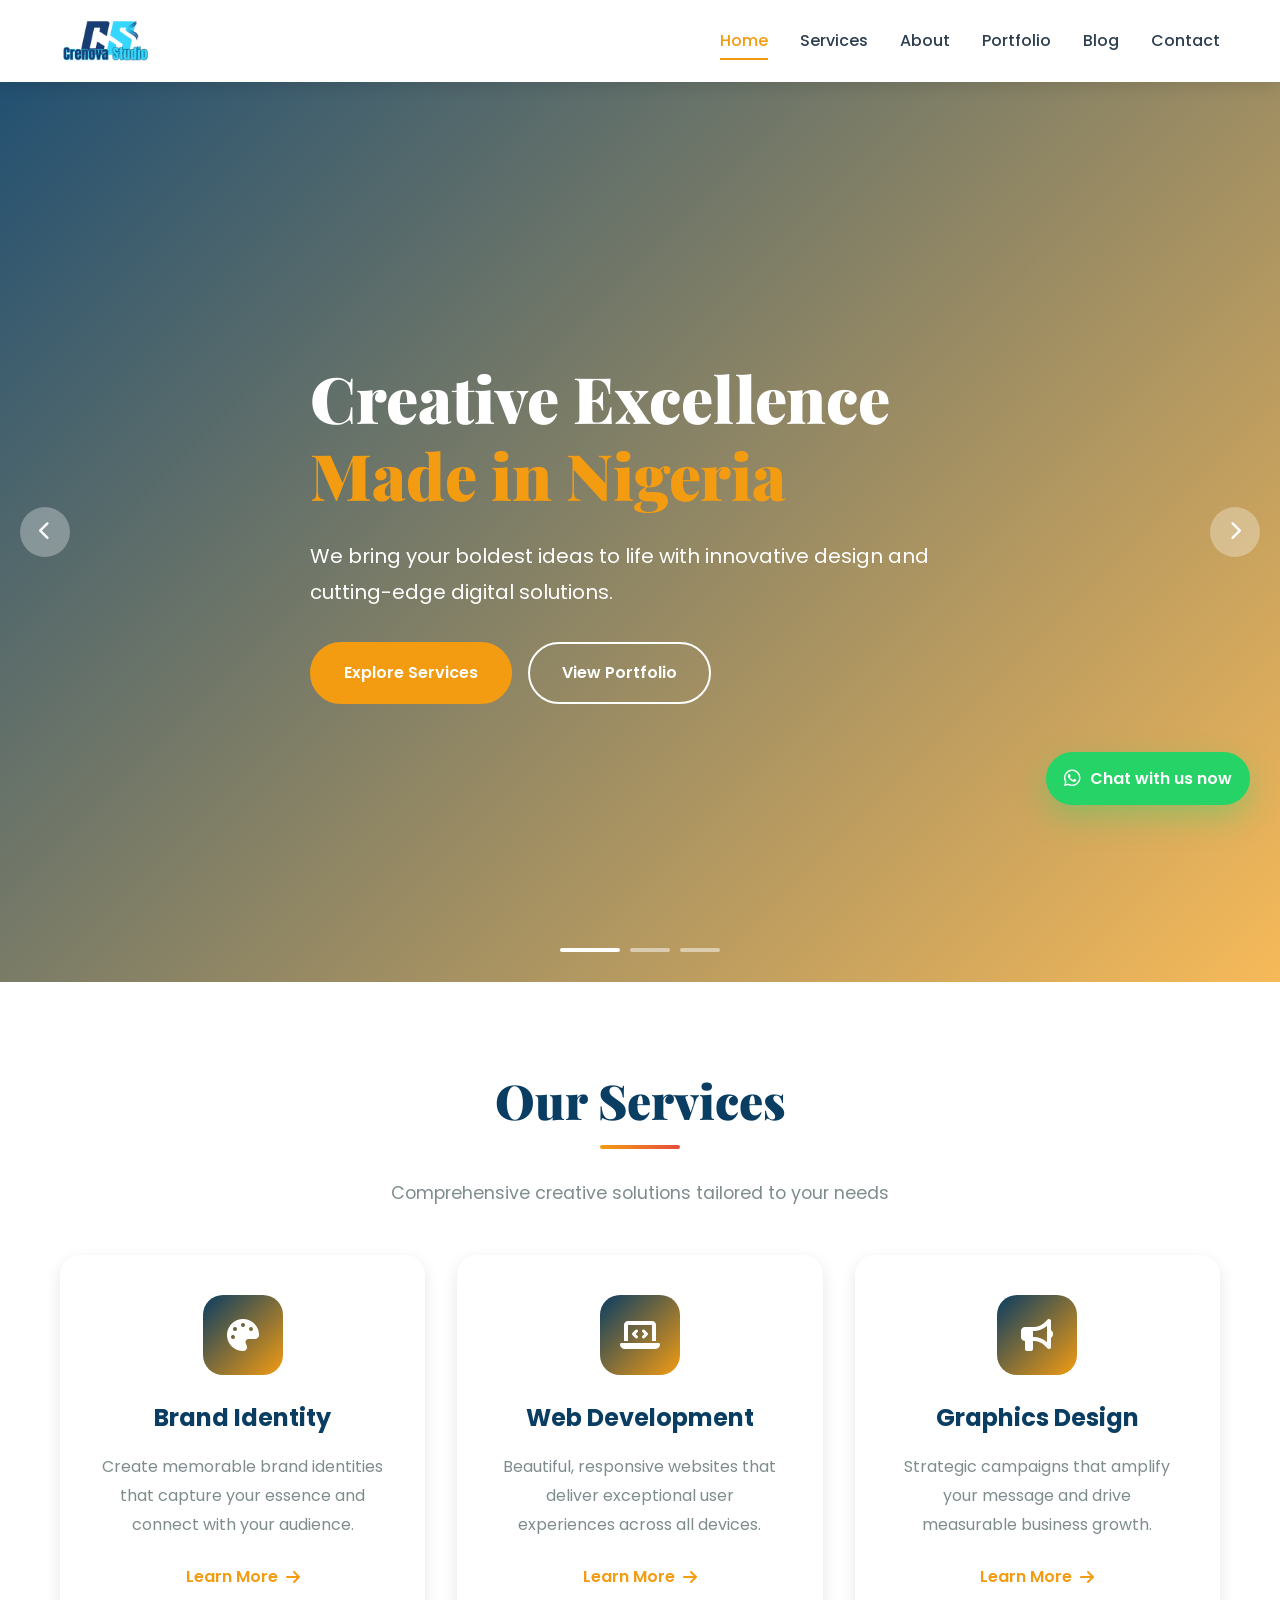
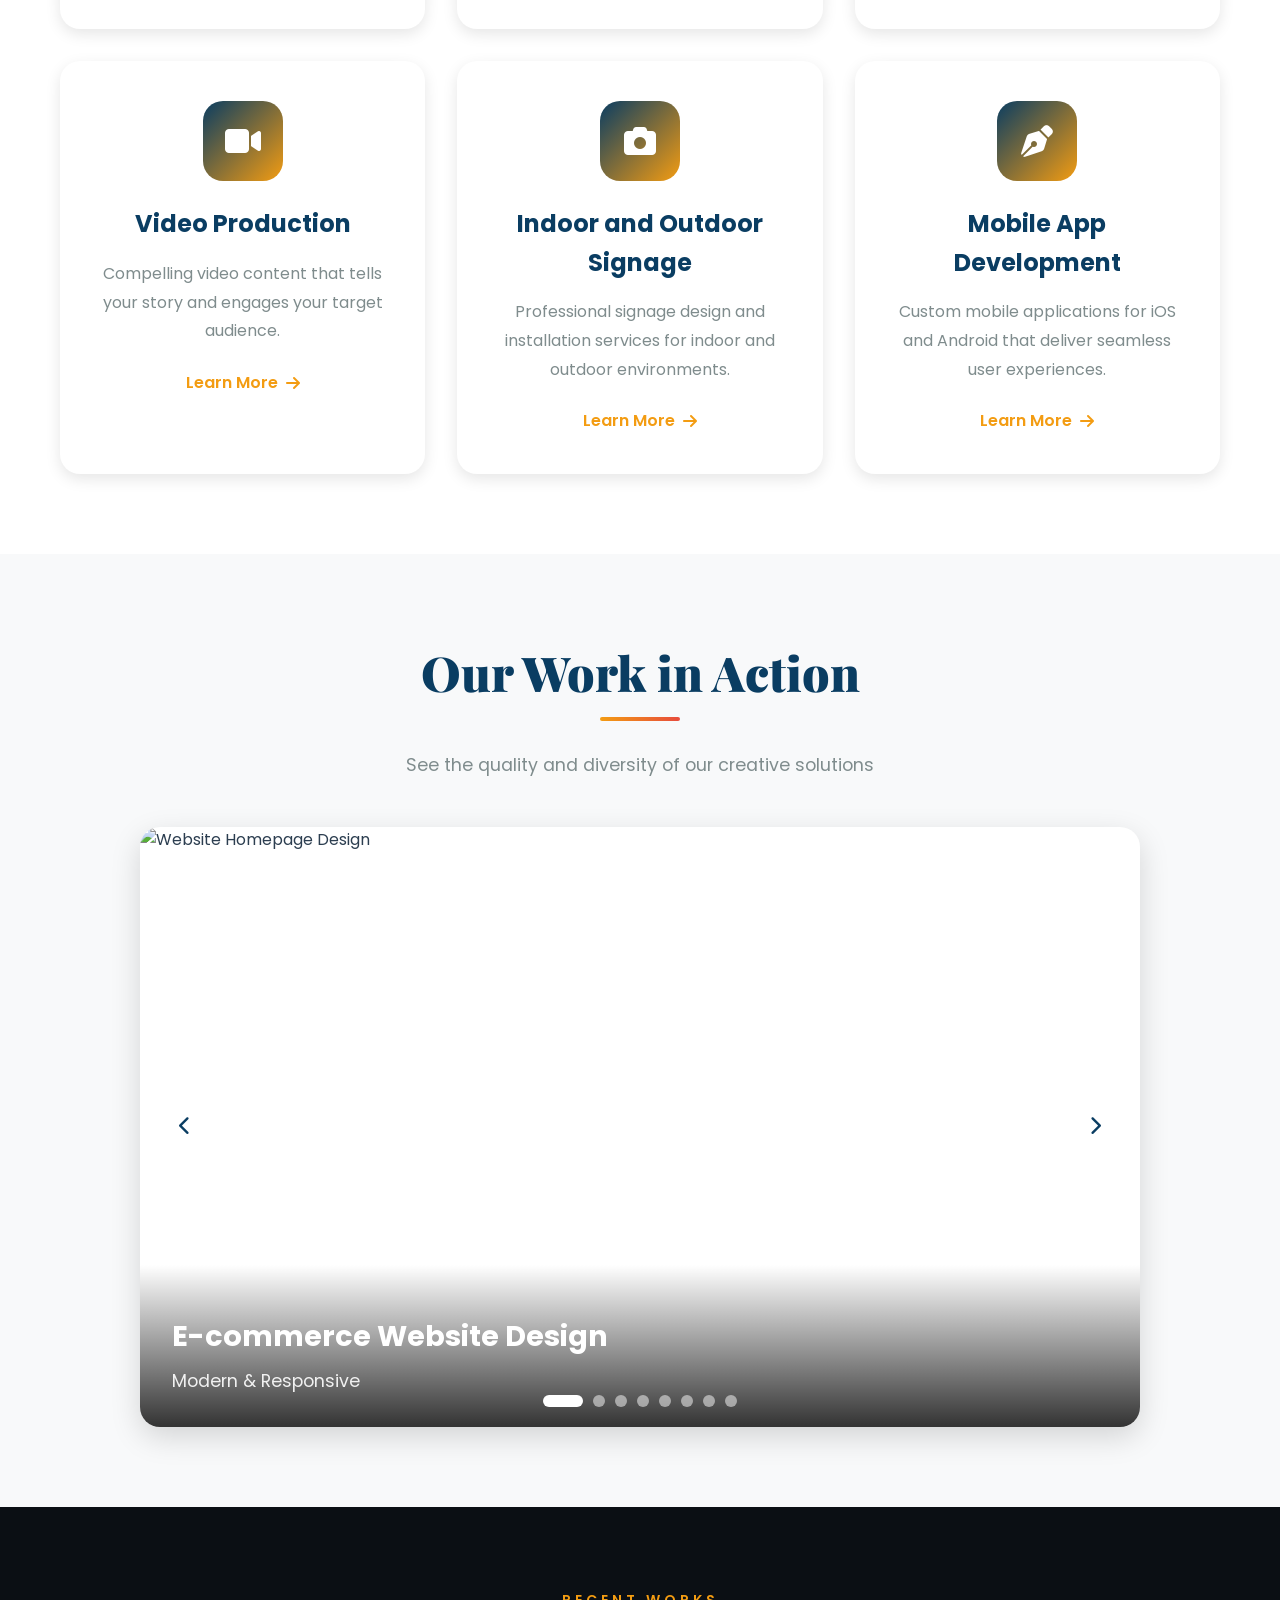
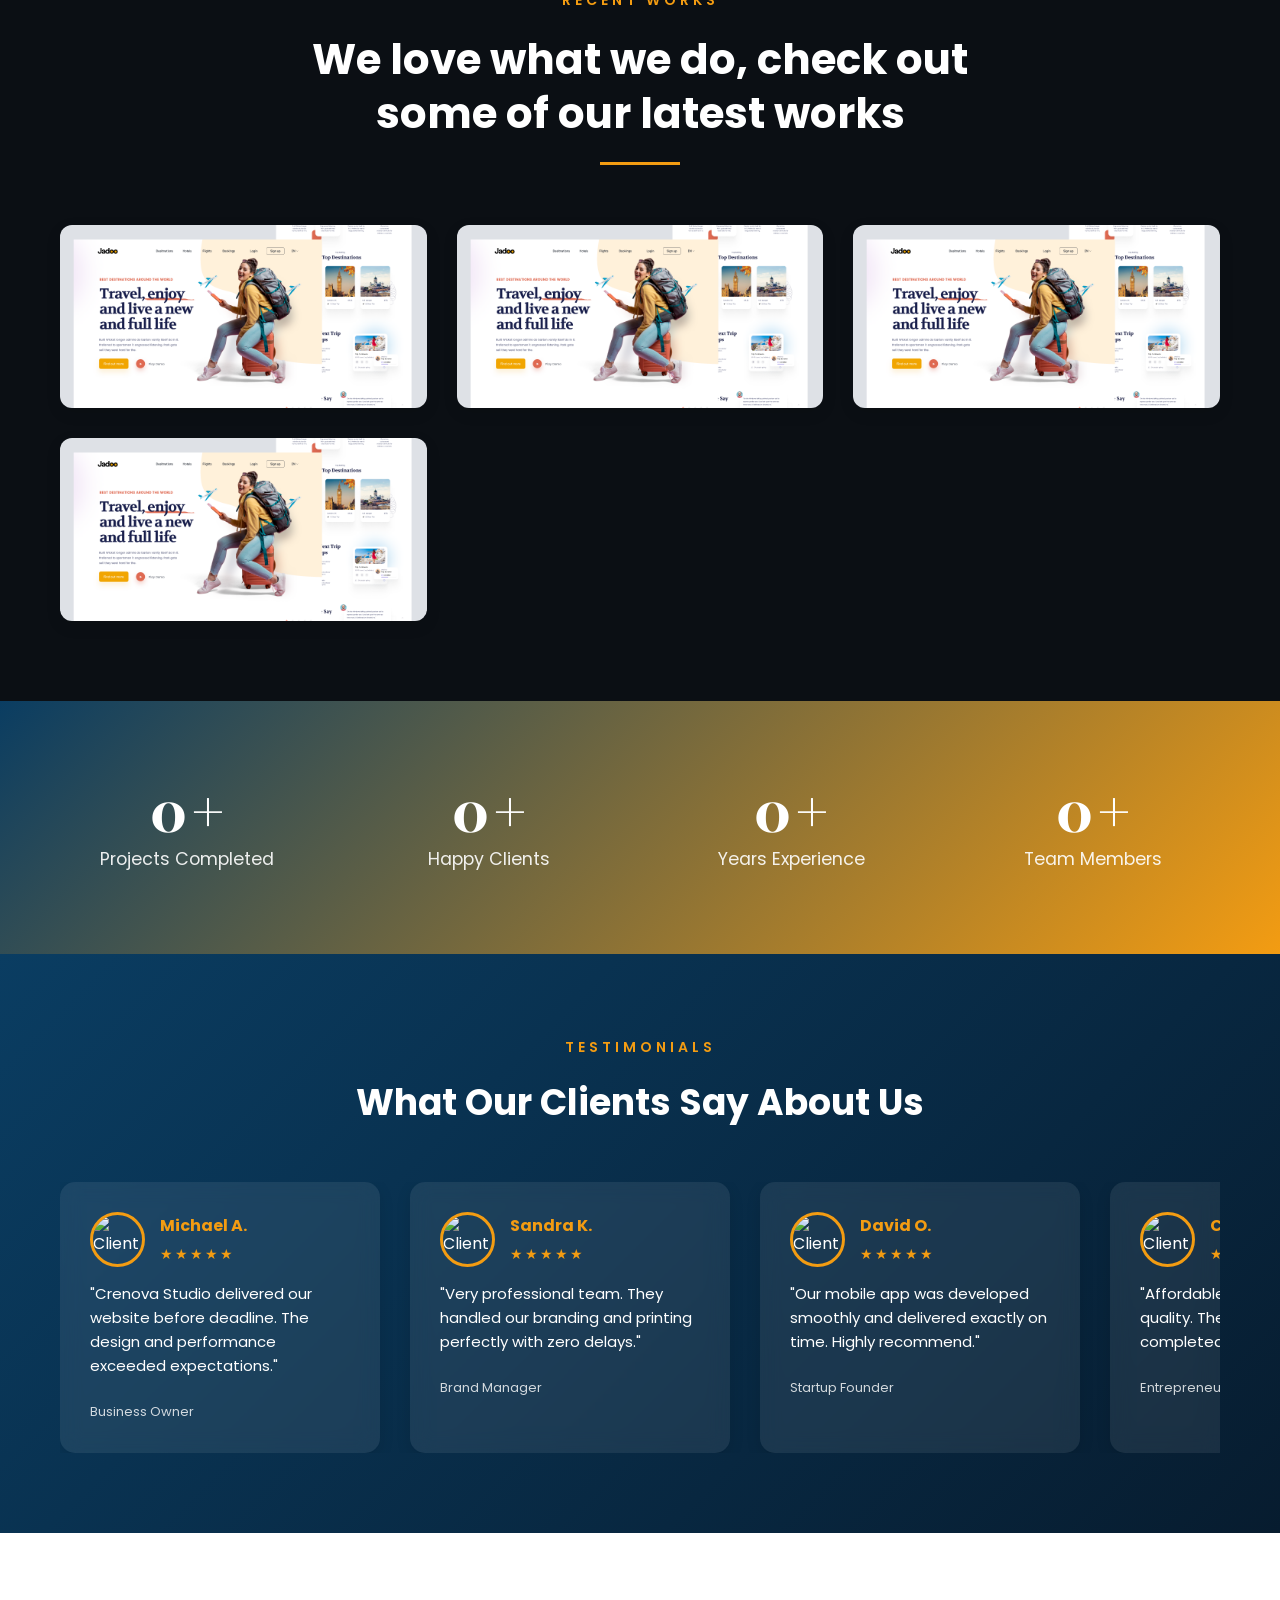
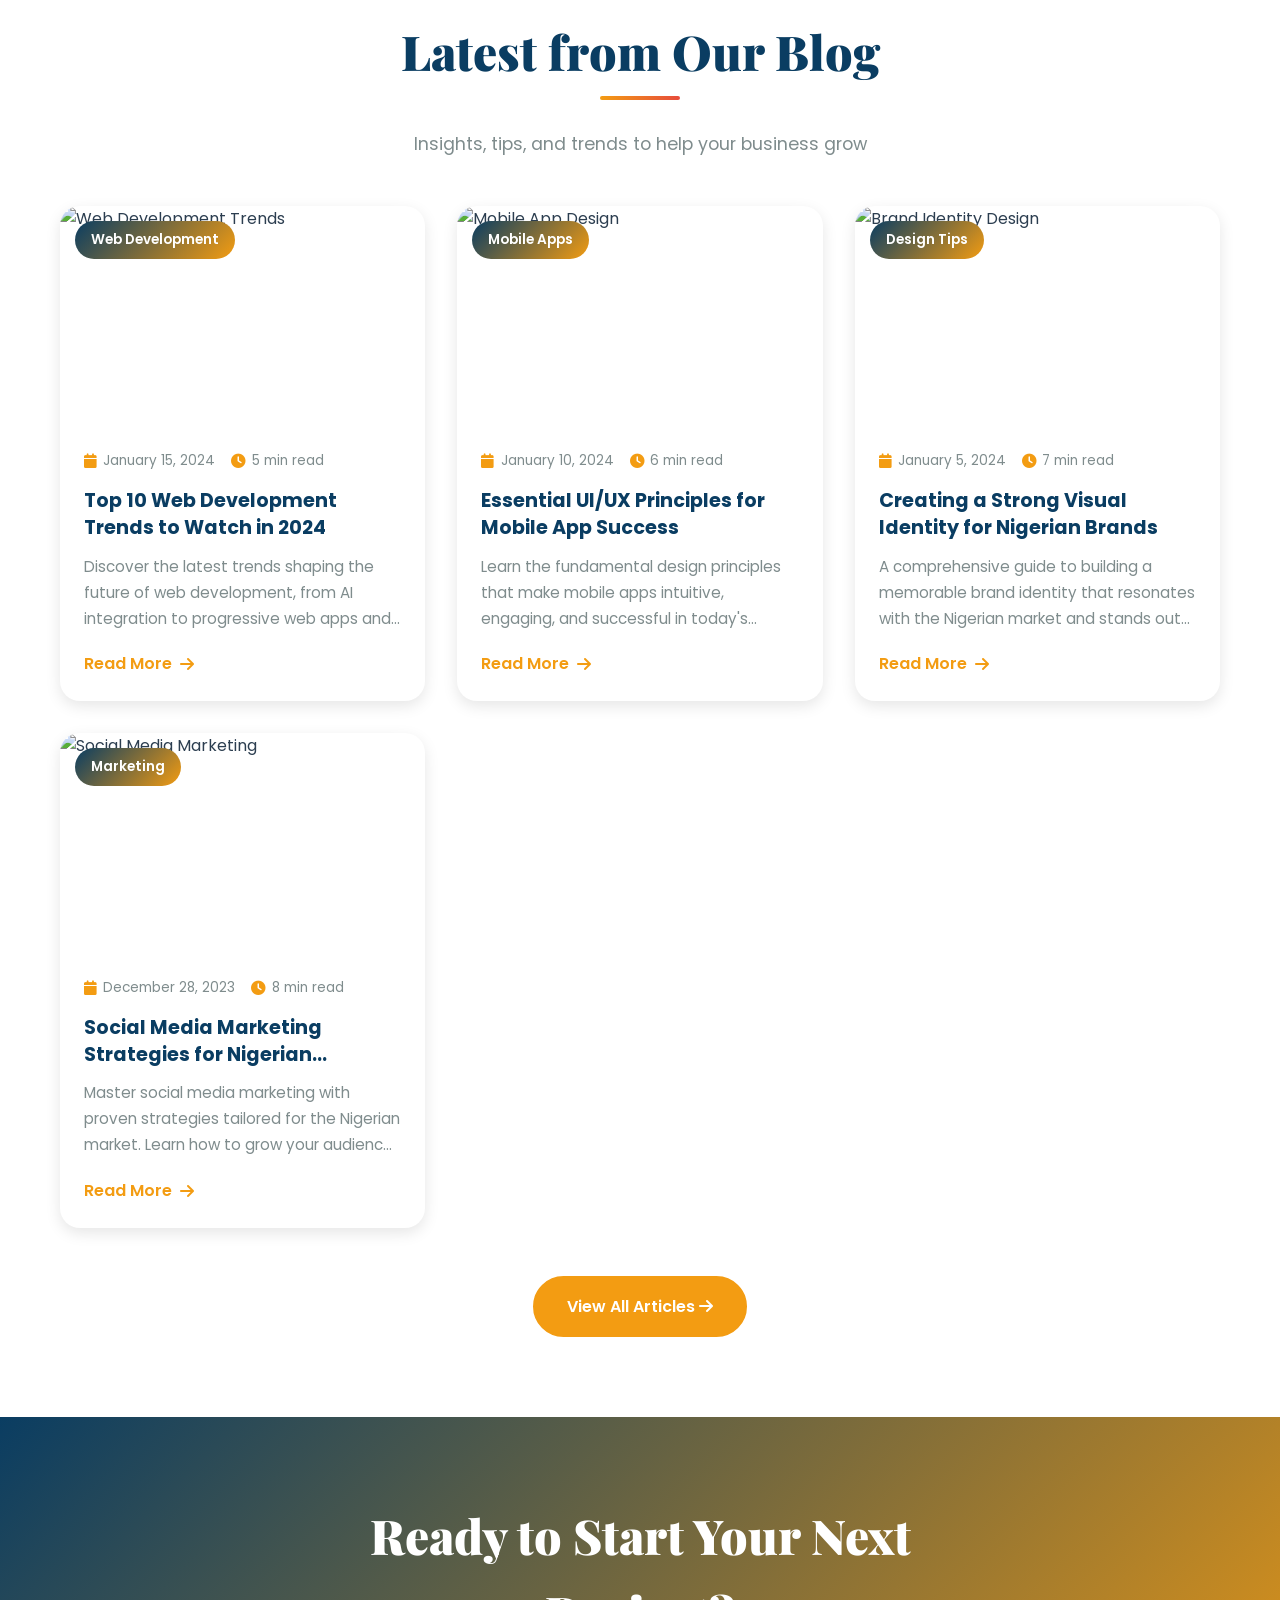
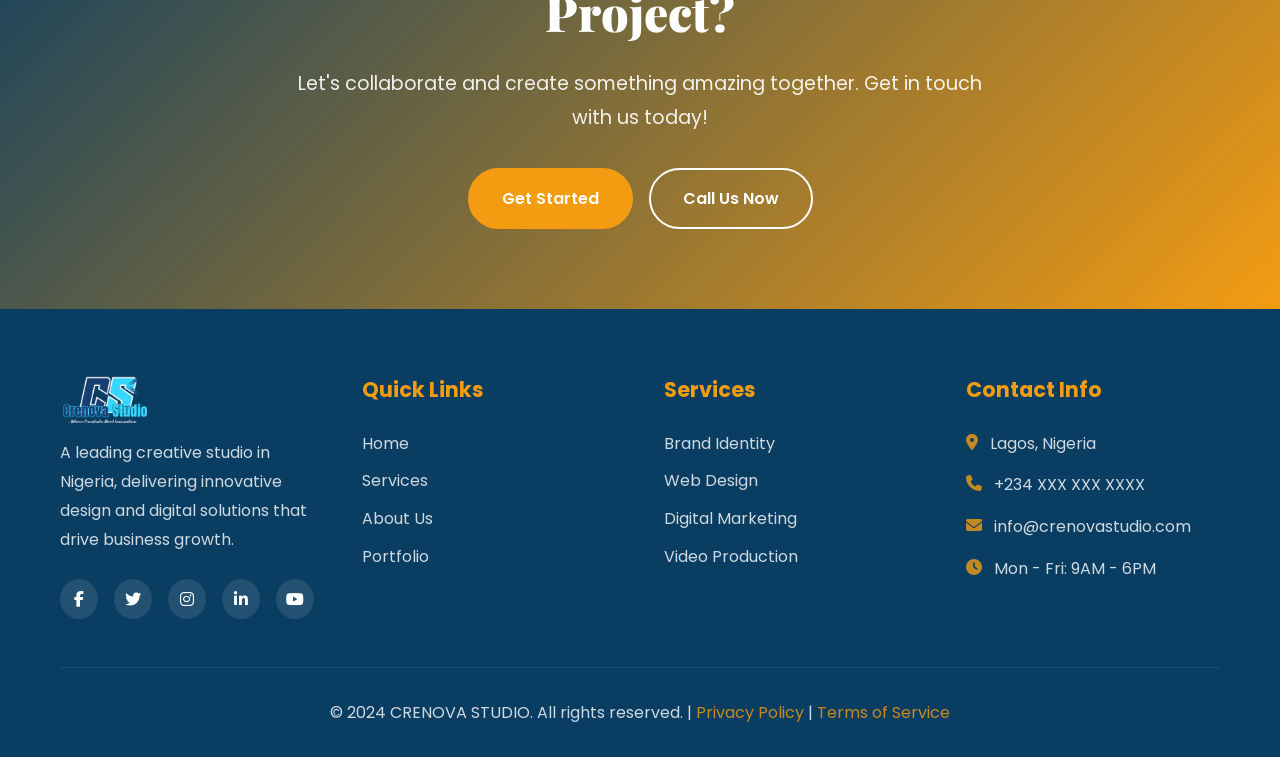
==== index.html @ d4442f06 "first commit" ====
<!DOCTYPE html>
<html lang="en">
<head>
    <meta charset="UTF-8">
    <meta name="viewport" content="width=device-width, initial-scale=1.0">
    <meta name="description" content="CRENOVA STUDIO - A leading creative business in Nigeria offering innovative design, branding, and digital solutions.">
    <meta name="keywords" content="creative studio, design agency, Nigeria, branding, digital marketing, web design">
    <meta name="author" content="CRENOVA STUDIO">
    <title>CRENOVA STUDIO | Creative Excellence in Nigeria</title>
    
    <!-- Google Fonts -->
    <link rel="preconnect" href="https://fonts.googleapis.com">
    <link rel="preconnect" href="https://fonts.gstatic.com" crossorigin>
    <link href="https://fonts.googleapis.com/css2?family=Poppins:wght@300;400;500;600;700;800&family=Playfair+Display:wght@700;900&display=swap" rel="stylesheet">
    
    <!-- Font Awesome -->
    <link rel="stylesheet" href="https://cdnjs.cloudflare.com/ajax/libs/font-awesome/6.4.0/css/all.min.css">
    
    <!-- AOS Animation -->
    <link rel="stylesheet" href="https://cdnjs.cloudflare.com/ajax/libs/aos/2.3.4/aos.css">
    
    <!-- Custom CSS -->
    <link rel="stylesheet" href="css/styles.css">
</head>
<body>
    <!-- Navigation -->
    <nav class="navbar" id="navbar">
        <div class="container">
            <div class="nav-wrapper">
                <a href="index.html" class="logo">
                    <img src="assets/images/crenova-logo.png" alt="CRENOVA STUDIO">
                </a>
                
                <ul class="nav-menu" id="navMenu">
                    <li><a href="index.html" class="nav-link active">Home</a></li>
                    <li><a href="services.html" class="nav-link">Services</a></li>
                    <li><a href="about.html" class="nav-link">About</a></li>
                    <li><a href="portfolio.html" class="nav-link">Portfolio</a></li>
                    <li><a href="blog.html" class="nav-link">Blog</a></li>
                    <li><a href="contact.html" class="nav-link">Contact</a></li>
                </ul>
                
                <button class="mobile-toggle" id="mobileToggle" aria-label="Toggle menu">
                    <span></span>
                    <span></span>
                    <span></span>
                </button>
            </div>
        </div>
    </nav>

    <!-- Hero Carousel -->
    <section class="hero-carousel" id="home">
        <div class="carousel-container">
            <!-- Slide 1 -->
            <div class="carousel-slide active">
                <div class="slide-background" style="background-image: url('https://images.unsplash.com/photo-1522071820081-009f0129c71c?w=1920&q=80');">
                    <div class="slide-overlay"></div>
                </div>
                <div class="container">
                    <div class="slide-content">
                        <h1 class="slide-title">Creative Excellence<br><span class="highlight">Made in Nigeria</span></h1>
                        <p class="slide-text">We bring your boldest ideas to life with innovative design and cutting-edge digital solutions.</p>
                        <div class="slide-buttons">
                            <a href="services.html" class="btn btn-primary">Explore Services</a>
                            <a href="portfolio.html" class="btn btn-outline">View Portfolio</a>
                        </div>
                    </div>
                </div>
            </div>

            <!-- Slide 2 -->
            <div class="carousel-slide">
                <div class="slide-background" style="background-image: url('https://images.unsplash.com/photo-1531973576160-7125cd663d86?w=1920&q=80');">
                    <div class="slide-overlay"></div>
                </div>
                <div class="container">
                    <div class="slide-content">
                        <h1 class="slide-title">Transform Your<br><span class="highlight">Brand Story</span></h1>
                        <p class="slide-text">Strategic branding and design that resonates with your audience and drives results.</p>
                        <div class="slide-buttons">
                            <a href="services.html" class="btn btn-primary">Get Started</a>
                            <a href="contact.html" class="btn btn-outline">Contact Us</a>
                        </div>
                    </div>
                </div>
            </div>

            <!-- Slide 3 -->
            <div class="carousel-slide">
                <div class="slide-background" style="background-image: url('https://images.unsplash.com/photo-1556761175-b413da4baf72?w=1920&q=80');">
                    <div class="slide-overlay"></div>
                </div>
                <div class="container">
                    <div class="slide-content">
                        <h1 class="slide-title">Digital Solutions<br><span class="highlight">For Modern Business</span></h1>
                        <p class="slide-text">From web design to digital marketing, we deliver solutions that elevate your business.</p>
                        <div class="slide-buttons">
                            <a href="portfolio.html" class="btn btn-primary">See Our Work</a>
                            <a href="about.html" class="btn btn-outline">Learn More</a>
                        </div>
                    </div>
                </div>
            </div>
        </div>

        <button class="carousel-control prev" aria-label="Previous slide">
            <i class="fas fa-chevron-left"></i>
        </button>
        <button class="carousel-control next" aria-label="Next slide">
            <i class="fas fa-chevron-right"></i>
        </button>

        <div class="carousel-indicators">
            <button class="indicator active" data-slide="0"></button>
            <button class="indicator" data-slide="1"></button>
            <button class="indicator" data-slide="2"></button>
        </div>
    </section>

    <!-- Services Section -->
    <section class="services-preview section-padding" id="services">
        <div class="container">
            <div class="section-header" data-aos="fade-up">
                <h2 class="section-title">Our Services</h2>
                <p class="section-subtitle">Comprehensive creative solutions tailored to your needs</p>
            </div>

            <div class="services-grid">
                <div class="service-card" data-aos="fade-up" data-aos-delay="100">
                    <div class="service-icon">
                        <i class="fas fa-palette"></i>
                    </div>
                    <h3>Brand Identity</h3>
                    <p>Create memorable brand identities that capture your essence and connect with your audience.</p>
                    <a href="services.html" class="service-link">Learn More <i class="fas fa-arrow-right"></i></a>
                </div>

                <div class="service-card" data-aos="fade-up" data-aos-delay="200">
                    <div class="service-icon">
                        <i class="fas fa-laptop-code"></i>
                    </div>
                    <h3>Web Development</h3>
                    <p>Beautiful, responsive websites that deliver exceptional user experiences across all devices.</p>
                    <a href="services.html" class="service-link">Learn More <i class="fas fa-arrow-right"></i></a>
                </div>

                <div class="service-card" data-aos="fade-up" data-aos-delay="300">
                    <div class="service-icon">
                        <i class="fas fa-bullhorn"></i>
                    </div>
                    <h3>Graphics Design </h3>
                    <p>Strategic campaigns that amplify your message and drive measurable business growth.</p>
                    <a href="services.html" class="service-link">Learn More <i class="fas fa-arrow-right"></i></a>
                </div>

                <div class="service-card" data-aos="fade-up" data-aos-delay="400">
                    <div class="service-icon">
                        <i class="fas fa-video"></i>
                    </div>
                    <h3>Video Production</h3>
                    <p>Compelling video content that tells your story and engages your target audience.</p>
                    <a href="services.html" class="service-link">Learn More <i class="fas fa-arrow-right"></i></a>
                </div>

                <div class="service-card" data-aos="fade-up" data-aos-delay="500">
                    <div class="service-icon">
                        <i class="fas fa-camera"></i>
                    </div>
                    <h3>Indoor and Outdoor Signage</h3>
                    <p>Professional signage design and installation services for indoor and outdoor environments.</p>
                    <a href="services.html" class="service-link">Learn More <i class="fas fa-arrow-right"></i></a>
                </div>

                <div class="service-card" data-aos="fade-up" data-aos-delay="600">
                    <div class="service-icon">
                        <i class="fas fa-pen-nib"></i>
                    </div>
                    <h3>Mobile App Development</h3>
                    <p>Custom mobile applications for iOS and Android that deliver seamless user experiences.</p>
                    <a href="services.html" class="service-link">Learn More <i class="fas fa-arrow-right"></i></a>
                </div>
            </div>
        </div>
    </section>

    



    <!-- Image Slideshow Section -->
<section class="image-slideshow-section section-padding bg-light">
    <div class="container">
        <div class="section-header" data-aos="fade-up">
            <h2 class="section-title">Our Work in Action</h2>
            <p class="section-subtitle">See the quality and diversity of our creative solutions</p>
        </div>

        <div class="slideshow-container" data-aos="fade-up" data-aos-delay="100">
            <!-- Slide 1 - Website UI -->
            <div class="slideshow-slide active">
                <img src="https://images.unsplash.com/photo-1467232004584-a241de8bcf5d?w=1200&q=80" alt="Website Homepage Design" loading="lazy">
                <div class="slide-caption">
                    <h3>E-commerce Website Design</h3>
                    <p>Modern & Responsive</p>
                </div>
            </div>

            <!-- Slide 2 - iPhone App -->
            <div class="slideshow-slide">
                <img src="https://images.unsplash.com/photo-1512941937669-90a1b58e7e9c?w=1200&q=80" alt="iPhone Mobile App" loading="lazy">
                <div class="slide-caption">
                    <h3>iOS Mobile Application</h3>
                    <p>Sleek & User-Friendly</p>
                </div>
            </div>

            <!-- Slide 3 - Android App -->
            <div class="slideshow-slide">
                <img src="https://images.unsplash.com/photo-1551650975-87deedd944c3?w=1200&q=80" alt="Android Mobile App" loading="lazy">
                <div class="slide-caption">
                    <h3>Android App Development</h3>
                    <p>Fast & Reliable</p>
                </div>
            </div>

            <!-- Slide 4 - Web Dashboard -->
            <div class="slideshow-slide">
                <img src="https://images.unsplash.com/photo-1460925895917-afdab827c52f?w=1200&q=80" alt="Web Dashboard UI" loading="lazy">
                <div class="slide-caption">
                    <h3>Business Dashboard</h3>
                    <p>Data-Driven Design</p>
                </div>
            </div>

            <!-- Slide 5 - Printing Press -->
            <div class="slideshow-slide">
                <img src="https://images.unsplash.com/photo-1599507593499-a3f7d7d97667?w=1200&q=80" alt="Printing Machine" loading="lazy">
                <div class="slide-caption">
                    <h3>Professional Printing</h3>
                    <p>High-Quality Output</p>
                </div>
            </div>

            <!-- Slide 6 - Design Workspace -->
            <div class="slideshow-slide">
                <img src="https://images.unsplash.com/photo-1626785774573-4b799315345d?w=1200&q=80" alt="Graphic Design Work" loading="lazy">
                <div class="slide-caption">
                    <h3>Graphic Design Studio</h3>
                    <p>Creative Excellence</p>
                </div>
            </div>

            <!-- Slide 7 - Branding Materials -->
            <div class="slideshow-slide">
                <img src="https://images.unsplash.com/photo-1542744095-291d1f67b221?w=1200&q=80" alt="Branding Materials" loading="lazy">
                <div class="slide-caption">
                    <h3>Brand Identity Package</h3>
                    <p>Complete Branding Solution</p>
                </div>
            </div>

            <!-- Slide 8 - Signage -->
            <div class="slideshow-slide">
                <img src="https://images.unsplash.com/photo-1497366216548-37526070297c?w=1200&q=80" alt="Indoor Signage" loading="lazy">
                <div class="slide-caption">
                    <h3>Custom Signage Design</h3>
                    <p>Indoor & Outdoor Solutions</p>
                </div>
            </div>

            <!-- Navigation Arrows -->
            <button class="slideshow-prev" aria-label="Previous slide">
                <i class="fas fa-chevron-left"></i>
            </button>
            <button class="slideshow-next" aria-label="Next slide">
                <i class="fas fa-chevron-right"></i>
            </button>

            <!-- Slide Indicators -->
            <div class="slideshow-indicators">
                <span class="indicator-dot active" data-slide-index="0"></span>
                <span class="indicator-dot" data-slide-index="1"></span>
                <span class="indicator-dot" data-slide-index="2"></span>
                <span class="indicator-dot" data-slide-index="3"></span>
                <span class="indicator-dot" data-slide-index="4"></span>
                <span class="indicator-dot" data-slide-index="5"></span>
                <span class="indicator-dot" data-slide-index="6"></span>
                <span class="indicator-dot" data-slide-index="7"></span>
            </div>
        </div>
    </div>
</section>



<!-- Recent Works Section -->
<section class="recent-works section-padding">
    <div class="container">

        <div class="works-header" data-aos="fade-up">
            <span class="works-label">RECENT WORKS</span>
            <h2 class="works-title">
                We love what we do, check out <br>
                some of our latest works
            </h2>
            <div class="works-divider"></div>
        </div>

        <div class="works-grid">

            <div class="work-card" data-aos="fade-up" data-aos-delay="100">
                <img src="assets/images/website1.png" alt="Project 1" class="clickable-image">
                <div class="work-overlay">
                    <h3>E-commerce Website</h3>
                    <p>Modern online store design</p>
                </div>
            </div>

            <div class="work-card" data-aos="fade-up" data-aos-delay="200">
                <img src="assets/images/website1.png" alt="Project 2" class="clickable-image">
                <div class="work-overlay">
                    <h3>Beauty Brand Website</h3>
                    <p>Custom UI/UX development</p>
                </div>
            </div>

            <div class="work-card" data-aos="fade-up" data-aos-delay="300">
                <img src="assets/images/website1.png" alt="Project 3" class="clickable-image">
                <div class="work-overlay">
                    <h3>Corporate Platform</h3>
                    <p>Professional business solution</p>
                </div>
            </div>

            <div class="work-card" data-aos="fade-up" data-aos-delay="400">
                <img src="assets/images/website1.png" alt="Project " class="clickable-image">
                <div class="work-overlay">
                    <h3>Logistics Dashboard</h3>
                    <p>Custom web application</p>
                </div>
            </div>

        </div>

    </div>
</section>






    <!-- Statistics Section -->
    <section class="stats-section section-padding">
        <div class="container">
            <div class="stats-grid">
                <div class="stat-item" data-aos="fade-up">
                    <div class="stat-number" data-target="250">0</div>
                    <div class="stat-label">Projects Completed</div>
                </div>
                <div class="stat-item" data-aos="fade-up" data-aos-delay="100">
                    <div class="stat-number" data-target="150">0</div>
                    <div class="stat-label">Happy Clients</div>
                </div>
                <div class="stat-item" data-aos="fade-up" data-aos-delay="200">
                    <div class="stat-number" data-target="8">0</div>
                    <div class="stat-label">Years Experience</div>
                </div>
                <div class="stat-item" data-aos="fade-up" data-aos-delay="300">
                    <div class="stat-number" data-target="25">0</div>
                    <div class="stat-label">Team Members</div>
                </div>
            </div>
        </div>
    </section>




<!-- Testimonial Section -->
<section class="testimonial-section section-padding">
    <div class="container">

        <div class="section-header" data-aos="fade-up">
            <span class="testimonial-label">TESTIMONIALS</span>
            <h2 class="testimonial-title">
                What Our Clients Say About Us
            </h2>
        </div>

        <div class="testimonial-slider">
    <div class="testimonial-track">

        <!-- Testimonial 1 -->
        <div class="testimonial-card">
            <div class="testimonial-top">
                <img src="https://randomuser.me/api/portraits/men/32.jpg" alt="Client">
                <div>
                    <h4>Michael A.</h4>
                    <div class="stars">
                        ★★★★★
                    </div>
                </div>
            </div>
            <p>"Crenova Studio delivered our website before deadline. The design and performance exceeded expectations."</p>
            <span>Business Owner</span>
        </div>

        <!-- Testimonial 2 -->
        <div class="testimonial-card">
            <div class="testimonial-top">
                <img src="https://randomuser.me/api/portraits/women/44.jpg" alt="Client">
                <div>
                    <h4>Sandra K.</h4>
                    <div class="stars">
                        ★★★★★
                    </div>
                </div>
            </div>
            <p>"Very professional team. They handled our branding and printing perfectly with zero delays."</p>
            <span>Brand Manager</span>
        </div>

        <!-- Testimonial 3 -->
        <div class="testimonial-card">
            <div class="testimonial-top">
                <img src="https://randomuser.me/api/portraits/men/75.jpg" alt="Client">
                <div>
                    <h4>David O.</h4>
                    <div class="stars">
                        ★★★★★
                    </div>
                </div>
            </div>
            <p>"Our mobile app was developed smoothly and delivered exactly on time. Highly recommend."</p>
            <span>Startup Founder</span>
        </div>

        <!-- Testimonial 4 -->
        <div class="testimonial-card">
            <div class="testimonial-top">
                <img src="https://randomuser.me/api/portraits/women/65.jpg" alt="Client">
                <div>
                    <h4>Chioma E.</h4>
                    <div class="stars">
                        ★★★★★
                    </div>
                </div>
            </div>
            <p>"Affordable pricing and premium quality. The signage project was completed flawlessly."</p>
            <span>Entrepreneur</span>
        </div>

        <!-- Testimonial 5 -->
        <div class="testimonial-card">
            <div class="testimonial-top">
                <img src="https://randomuser.me/api/portraits/men/51.jpg" alt="Client">
                <div>
                    <h4>Ibrahim T.</h4>
                    <div class="stars">
                        ★★★★★
                    </div>
                </div>
            </div>
            <p>"They keep to their word. Fast delivery, excellent communication, outstanding results."</p>
            <span>Corporate Client</span>
        </div>

        <!-- Duplicate the same 5 again for seamless loop -->
        <!-- (Copy the 5 again exactly as above for continuous effect) -->
 <!-- Testimonial 1 -->
        <div class="testimonial-card">
            <div class="testimonial-top">
                <img src="https://randomuser.me/api/portraits/men/32.jpg" alt="Client">
                <div>
                    <h4>Michael A.</h4>
                    <div class="stars">
                        ★★★★★
                    </div>
                </div>
            </div>
            <p>"Crenova Studio delivered our website before deadline. The design and performance exceeded expectations."</p>
            <span>Business Owner</span>
        </div>

        <!-- Testimonial 2 -->
        <div class="testimonial-card">
            <div class="testimonial-top">
                <img src="https://randomuser.me/api/portraits/women/44.jpg" alt="Client">
                <div>
                    <h4>Sandra K.</h4>
                    <div class="stars">
                        ★★★★★
                    </div>
                </div>
            </div>
            <p>"Very professional team. They handled our branding and printing perfectly with zero delays."</p>
            <span>Brand Manager</span>
        </div>

        <!-- Testimonial 3 -->
        <div class="testimonial-card">
            <div class="testimonial-top">
                <img src="https://randomuser.me/api/portraits/men/75.jpg" alt="Client">
                <div>
                    <h4>David O.</h4>
                    <div class="stars">
                        ★★★★★
                    </div>
                </div>
            </div>
            <p>"Our mobile app was developed smoothly and delivered exactly on time. Highly recommend."</p>
            <span>Startup Founder</span>
        </div>

        <!-- Testimonial 4 -->
        <div class="testimonial-card">
            <div class="testimonial-top">
                <img src="https://randomuser.me/api/portraits/women/65.jpg" alt="Client">
                <div>
                    <h4>Chioma E.</h4>
                    <div class="stars">
                        ★★★★★
                    </div>
                </div>
            </div>
            <p>"Affordable pricing and premium quality. The signage project was completed flawlessly."</p>
            <span>Entrepreneur</span>
        </div>

        <!-- Testimonial 5 -->
        <div class="testimonial-card">
            <div class="testimonial-top">
                <img src="https://randomuser.me/api/portraits/men/51.jpg" alt="Client">
                <div>
                    <h4>Ibrahim T.</h4>
                    <div class="stars">
                        ★★★★★
                    </div>
                </div>
            </div>
            <p>"They keep to their word. Fast delivery, excellent communication, outstanding results."</p>
            <span>Corporate Client</span>
        </div>


    </div>
</div>

        </div>

    </div>
</section>



    <!-- Blog Preview Section -->
    <!-- Blog Section -->
    <section class="blog-section section-padding">
        <div class="container">
            <div class="section-header" data-aos="fade-up">
                <h2 class="section-title">Latest from Our Blog</h2>
                <p class="section-subtitle">Insights, tips, and trends to help your business grow</p>
            </div>

            <div class="blog-grid-home">
                <!-- Blog Article 1 -->
                <article class="blog-card-home" data-aos="fade-up" data-aos-delay="100">
                    <div class="blog-image-home">
                        <img src="https://images.unsplash.com/photo-1498050108023-c5249f4df085?w=800&q=80" alt="Web Development Trends">
                        <div class="blog-badge-home">Web Development</div>
                    </div>
                    <div class="blog-content-home">
                        <div class="blog-meta-home">
                            <span><i class="fas fa-calendar"></i> January 15, 2024</span>
                            <span><i class="fas fa-clock"></i> 5 min read</span>
                        </div>
                        <h3 class="blog-title-home">Top 10 Web Development Trends to Watch in 2024</h3>
                        <p class="blog-excerpt-home">Discover the latest trends shaping the future of web development, from AI integration to progressive web apps and more...</p>
                        <a href="blog.html" class="blog-link-home">
                            Read More <i class="fas fa-arrow-right"></i>
                        </a>
                    </div>
                </article>

                <!-- Blog Article 2 -->
                <article class="blog-card-home" data-aos="fade-up" data-aos-delay="200">
                    <div class="blog-image-home">
                        <img src="https://images.unsplash.com/photo-1512941937669-90a1b58e7e9c?w=800&q=80" alt="Mobile App Design">
                        <div class="blog-badge-home">Mobile Apps</div>
                    </div>
                    <div class="blog-content-home">
                        <div class="blog-meta-home">
                            <span><i class="fas fa-calendar"></i> January 10, 2024</span>
                            <span><i class="fas fa-clock"></i> 6 min read</span>
                        </div>
                        <h3 class="blog-title-home">Essential UI/UX Principles for Mobile App Success</h3>
                        <p class="blog-excerpt-home">Learn the fundamental design principles that make mobile apps intuitive, engaging, and successful in today's competitive market...</p>
                        <a href="blog.html" class="blog-link-home">
                            Read More <i class="fas fa-arrow-right"></i>
                        </a>
                    </div>
                </article>

                <!-- Blog Article 3 -->
                <article class="blog-card-home" data-aos="fade-up" data-aos-delay="300">
                    <div class="blog-image-home">
                        <img src="https://images.unsplash.com/photo-1561070791-2526d30994b5?w=800&q=80" alt="Brand Identity Design">
                        <div class="blog-badge-home">Design Tips</div>
                    </div>
                    <div class="blog-content-home">
                        <div class="blog-meta-home">
                            <span><i class="fas fa-calendar"></i> January 5, 2024</span>
                            <span><i class="fas fa-clock"></i> 7 min read</span>
                        </div>
                        <h3 class="blog-title-home">Creating a Strong Visual Identity for Nigerian Brands</h3>
                        <p class="blog-excerpt-home">A comprehensive guide to building a memorable brand identity that resonates with the Nigerian market and stands out globally...</p>
                        <a href="blog.html" class="blog-link-home">
                            Read More <i class="fas fa-arrow-right"></i>
                        </a>
                    </div>
                </article>

                <!-- Blog Article 4 -->
                <article class="blog-card-home" data-aos="fade-up" data-aos-delay="400">
                    <div class="blog-image-home">
                        <img src="https://images.unsplash.com/photo-1611162616305-c69b3fa7fbe0?w=800&q=80" alt="Social Media Marketing">
                        <div class="blog-badge-home">Marketing</div>
                    </div>
                    <div class="blog-content-home">
                        <div class="blog-meta-home">
                            <span><i class="fas fa-calendar"></i> December 28, 2023</span>
                            <span><i class="fas fa-clock"></i> 8 min read</span>
                        </div>
                        <h3 class="blog-title-home">Social Media Marketing Strategies for Nigerian Businesses</h3>
                        <p class="blog-excerpt-home">Master social media marketing with proven strategies tailored for the Nigerian market. Learn how to grow your audience and boost engagement...</p>
                        <a href="blog.html" class="blog-link-home">
                            Read More <i class="fas fa-arrow-right"></i>
                        </a>
                    </div>
                </article>
            </div>

            <!-- View All Button -->
            <div class="text-center" style="margin-top: 3rem;" data-aos="fade-up">
                <a href="blog.html" class="btn btn-primary">
                    View All Articles <i class="fas fa-arrow-right"></i>
                </a>
            </div>
        </div>
    </section>

    <!-- CTA Section -->
    <section class="cta-section section-padding">
        <div class="container">
            <div class="cta-content" data-aos="fade-up">
                <h2>Ready to Start Your Next Project?</h2>
                <p>Let's collaborate and create something amazing together. Get in touch with us today!</p>
                <div class="cta-buttons">
                    <a href="contact.html" class="btn btn-primary">Get Started</a>
                    <a href="tel:+234" class="btn btn-outline">Call Us Now</a>
                </div>
            </div>
        </div>
    </section>

    <!-- Footer -->
    <footer class="footer">
        <div class="container">
            <div class="footer-content">
                <div class="footer-column">
                    <div class="footer-logo">
                        <img src="assets/images/crenova-logo.png" alt="CRENOVA STUDIO">
                    </div>
                    <p class="footer-description">A leading creative studio in Nigeria, delivering innovative design and digital solutions that drive business growth.</p>
                    <div class="social-links">
                        <a href="#" aria-label="Facebook"><i class="fab fa-facebook-f"></i></a>
                        <a href="#" aria-label="Twitter"><i class="fab fa-twitter"></i></a>
                        <a href="#" aria-label="Instagram"><i class="fab fa-instagram"></i></a>
                        <a href="#" aria-label="LinkedIn"><i class="fab fa-linkedin-in"></i></a>
                        <a href="#" aria-label="YouTube"><i class="fab fa-youtube"></i></a>
                    </div>
                </div>

                <div class="footer-column">
                    <h3>Quick Links</h3>
                    <ul class="footer-links">
                        <li><a href="index.html">Home</a></li>
                        <li><a href="services.html">Services</a></li>
                        <li><a href="about.html">About Us</a></li>
                        <li><a href="portfolio.html">Portfolio</a></li>
                    </ul>
                </div>

                <div class="footer-column">
                    <h3>Services</h3>
                    <ul class="footer-links">
                        <li><a href="services.html">Brand Identity</a></li>
                        <li><a href="services.html">Web Design</a></li>
                        <li><a href="services.html">Digital Marketing</a></li>
                        <li><a href="services.html">Video Production</a></li>
                    </ul>
                </div>

                <div class="footer-column">
                    <h3>Contact Info</h3>
                    <ul class="footer-contact">
                        <li><i class="fas fa-map-marker-alt"></i> Lagos, Nigeria</li>
                        <li><i class="fas fa-phone"></i> +234 XXX XXX XXXX</li>
                        <li><i class="fas fa-envelope"></i> info@crenovastudio.com</li>
                        <li><i class="fas fa-clock"></i> Mon - Fri: 9AM - 6PM</li>
                    </ul>
                </div>
            </div>

            <div class="footer-bottom">
                <p>&copy; 2024 CRENOVA STUDIO. All rights reserved. | <a href="#">Privacy Policy</a> | <a href="#">Terms of Service</a></p>
            </div>
        </div>
    </footer>

    <!-- Floating WhatsApp -->
    <a class="whatsapp-float" href="https://wa.me/2349048239391" target="_blank" rel="noopener" aria-label="Chat with us on WhatsApp">
        <i class="fab fa-whatsapp"></i>
        <span>Chat with us now</span>
    </a>

    <!-- Scroll to Top -->
    <button class="scroll-top" id="scrollTop" aria-label="Scroll to top">
        <i class="fas fa-arrow-up"></i>
    </button>

    <!-- Scripts -->
    <script src="https://cdnjs.cloudflare.com/ajax/libs/aos/2.3.4/aos.js"></script>
    <script src="js/main.js"></script>

    <!-- Image Lightbox Modal -->
<div class="image-lightbox" id="imageLightbox">
    <span class="lightbox-close" id="lightboxClose">&times;</span>
    <img class="lightbox-content" id="lightboxImage">
</div>

<script>
    const lightbox = document.getElementById("imageLightbox");
    const lightboxImg = document.getElementById("lightboxImage");
    const closeBtn = document.getElementById("lightboxClose");

    document.querySelectorAll(".clickable-image").forEach(image => {
        image.addEventListener("click", function () {
            lightbox.style.display = "block";
            lightboxImg.src = this.src;
        });
    });

    closeBtn.onclick = function () {
        lightbox.style.display = "none";
    };

    lightbox.onclick = function (e) {
        if (e.target === lightbox) {
            lightbox.style.display = "none";
        }
    };
</script>


</body>
</html>
---- css/styles.css ----
/* ===== CSS VARIABLES ===== */
:root {
    --primary-color: #0a3d62;
    --accent-color: #f39c12;
    --secondary-accent: #e74c3c;
    --text-dark: #2c3e50;
    --text-light: #7f8c8d;
    --bg-light: #f8f9fa;
    --white: #ffffff;
    --shadow: 0 5px 15px rgba(0, 0, 0, 0.1);
    --shadow-hover: 0 10px 30px rgba(0, 0, 0, 0.15);
    --transition: all 0.3s ease;
}

/* ===== RESET & BASE STYLES ===== */
* {
    margin: 0;
    padding: 0;
    box-sizing: border-box;
}

html {
    scroll-behavior: smooth;
}

body {
    font-family: 'Poppins', sans-serif;
    color: var(--text-dark);
    line-height: 1.6;
    overflow-x: hidden;
}

.container {
    max-width: 1200px;
    margin: 0 auto;
    padding: 0 20px;
}

img {
    max-width: 100%;
    height: auto;
    display: block;
}

a {
    text-decoration: none;
    color: inherit;
    transition: var(--transition);
}

ul {
    list-style: none;
}

/* ===== NAVIGATION ===== */
.navbar {
    position: fixed;
    top: 0;
    left: 0;
    width: 100%;
    background: var(--white);
    box-shadow: var(--shadow);
    z-index: 1000;
    transition: var(--transition);
}

.navbar.scrolled {
    padding: 0.5rem 0;
}

.nav-wrapper {
    display: flex;
    justify-content: space-between;
    align-items: center;
    padding: 1rem 0;
}

.logo {
    display: flex;
    align-items: center;
    gap: 0.5rem;
}

.logo img {
    height: 50px;
    width: auto;
}

.logo-text {
    font-size: 1.5rem;
    font-weight: 800;
    color: var(--primary-color);
    background: linear-gradient(135deg, var(--primary-color), var(--accent-color));
    -webkit-background-clip: text;
    -webkit-text-fill-color: transparent;
    background-clip: text;
}

.nav-menu {
    display: flex;
    list-style: none;
    gap: 2rem;
    align-items: center;
}

.nav-link {
    font-weight: 500;
    color: var(--text-dark);
    transition: var(--transition);
    position: relative;
    padding: 0.5rem 0;
}

.nav-link::after {
    content: '';
    position: absolute;
    bottom: 0;
    left: 0;
    width: 0;
    height: 2px;
    background: var(--accent-color);
    transition: var(--transition);
}

.nav-link:hover::after,
.nav-link.active::after {
    width: 100%;
}

.nav-link:hover,
.nav-link.active {
    color: var(--accent-color);
}

.mobile-toggle {
    display: none;
    flex-direction: column;
    gap: 5px;
    background: none;
    border: none;
    cursor: pointer;
    padding: 0.5rem;
}

.mobile-toggle span {
    width: 25px;
    height: 3px;
    background: var(--primary-color);
    transition: var(--transition);
    border-radius: 2px;
}

.mobile-toggle.active span:nth-child(1) {
    transform: rotate(45deg) translate(7px, 7px);
}

.mobile-toggle.active span:nth-child(2) {
    opacity: 0;
}

.mobile-toggle.active span:nth-child(3) {
    transform: rotate(-45deg) translate(7px, -7px);
}

/* ===== HERO CAROUSEL ===== */
.hero-carousel {
    position: relative;
    height: 100vh;
    overflow: hidden;
    margin-top: 82px;
}

.carousel-container {
    position: relative;
    height: 100%;
}

.carousel-slide {
    position: absolute;
    top: 0;
    left: 0;
    width: 100%;
    height: 100%;
    opacity: 0;
    transform: scale(1.1);
    transition: opacity 1s ease, transform 1s ease;
    display: flex;
    align-items: center;
}

.carousel-slide.active {
    opacity: 1;
    transform: scale(1);
    z-index: 1;
}

.slide-background {
    position: absolute;
    top: 0;
    left: 0;
    width: 100%;
    height: 100%;
    background-size: cover;
    background-position: center;
    background-repeat: no-repeat;
}

.slide-overlay {
    position: absolute;
    top: 0;
    left: 0;
    width: 100%;
    height: 100%;
    background: linear-gradient(135deg, rgba(10, 61, 98, 0.9) 0%, rgba(243, 156, 18, 0.7) 100%);
}

.slide-content {
    position: relative;
    z-index: 2;
    color: var(--white);
    max-width: 700px;
    padding: 0 20px;
}

.slide-title {
    font-family: 'Playfair Display', serif;
    font-size: clamp(2.5rem, 5vw, 4rem);
    font-weight: 900;
    line-height: 1.2;
    margin-bottom: 1.5rem;
    animation: fadeInUp 1s ease;
}

.highlight {
    color: var(--accent-color);
    display: block;
}

.slide-text {
    font-size: clamp(1rem, 2vw, 1.25rem);
    margin-bottom: 2rem;
    line-height: 1.8;
    animation: fadeInUp 1s ease 0.2s backwards;
}

.slide-buttons {
    display: flex;
    gap: 1rem;
    flex-wrap: wrap;
    animation: fadeInUp 1s ease 0.4s backwards;
}

/* ===== BUTTONS ===== */
.btn {
    display: inline-block;
    padding: 1rem 2rem;
    font-weight: 600;
    border-radius: 50px;
    transition: var(--transition);
    cursor: pointer;
    border: 2px solid transparent;
    font-size: 1rem;
    text-align: center;
}

.btn-primary {
    background: var(--accent-color);
    color: var(--white);
    border-color: var(--accent-color);
}

.btn-primary:hover {
    background: #e67e22;
    border-color: #e67e22;
    transform: translateY(-3px);
    box-shadow: 0 10px 20px rgba(243, 156, 18, 0.3);
}

.btn-outline {
    background: transparent;
    color: var(--white);
    border-color: var(--white);
}

.btn-outline:hover {
    background: var(--white);
    color: var(--primary-color);
    transform: translateY(-3px);
}

/* ===== CAROUSEL CONTROLS ===== */
.carousel-control {
    position: absolute;
    top: 50%;
    transform: translateY(-50%);
    background: rgba(255, 255, 255, 0.3);
    border: none;
    color: var(--white);
    width: 50px;
    height: 50px;
    border-radius: 50%;
    cursor: pointer;
    transition: var(--transition);
    z-index: 10;
    display: flex;
    align-items: center;
    justify-content: center;
    font-size: 1.2rem;
}

.carousel-control:hover {
    background: rgba(255, 255, 255, 0.5);
    transform: translateY(-50%) scale(1.1);
}

.carousel-control.prev {
    left: 20px;
}

.carousel-control.next {
    right: 20px;
}

.carousel-indicators {
    position: absolute;
    bottom: 30px;
    left: 50%;
    transform: translateX(-50%);
    display: flex;
    gap: 10px;
    z-index: 10;
}

.indicator {
    width: 40px;
    height: 4px;
    background: rgba(255, 255, 255, 0.5);
    border: none;
    cursor: pointer;
    transition: var(--transition);
    border-radius: 2px;
}

.indicator.active {
    background: var(--white);
    width: 60px;
}

.indicator:hover {
    background: rgba(255, 255, 255, 0.8);
}

/* ===== SECTIONS ===== */
.section-padding {
    padding: 5rem 0;
}

.bg-light {
    background: var(--bg-light);
}

.section-header {
    text-align: center;
    margin-bottom: 3rem;
}

.section-title {
    font-family: 'Playfair Display', serif;
    font-size: clamp(2rem, 4vw, 3rem);
    font-weight: 900;
    color: var(--primary-color);
    margin-bottom: 1rem;
    position: relative;
    display: inline-block;
}

.section-title::after {
    content: '';
    position: absolute;
    bottom: -10px;
    left: 50%;
    transform: translateX(-50%);
    width: 80px;
    height: 4px;
    background: linear-gradient(90deg, var(--accent-color), var(--secondary-accent));
    border-radius: 2px;
}

.section-subtitle {
    font-size: 1.1rem;
    color: var(--text-light);
    max-width: 600px;
    margin: 1.5rem auto 0;
}

/* ===== SERVICES SECTION ===== */
.services-grid {
    display: grid;
    grid-template-columns: repeat(auto-fit, minmax(300px, 1fr));
    gap: 2rem;
}

.service-card {
    background: var(--white);
    padding: 2.5rem;
    border-radius: 20px;
    box-shadow: var(--shadow);
    transition: var(--transition);
    text-align: center;
}

.service-card:hover {
    transform: translateY(-10px);
    box-shadow: var(--shadow-hover);
}

.service-icon {
    width: 80px;
    height: 80px;
    background: linear-gradient(135deg, var(--primary-color), var(--accent-color));
    border-radius: 20px;
    display: flex;
    align-items: center;
    justify-content: center;
    font-size: 2rem;
    color: var(--white);
    margin: 0 auto 1.5rem;
    transition: var(--transition);
}

.service-card:hover .service-icon {
    transform: rotate(10deg) scale(1.1);
}

.service-card h3 {
    font-size: 1.5rem;
    color: var(--primary-color);
    margin-bottom: 1rem;
    font-weight: 700;
}

.service-card p {
    color: var(--text-light);
    margin-bottom: 1.5rem;
    line-height: 1.8;
}

.service-link {
    color: var(--accent-color);
    font-weight: 600;
    display: inline-flex;
    align-items: center;
    gap: 0.5rem;
    transition: var(--transition);
}

.service-link:hover {
    gap: 1rem;
    color: var(--primary-color);
}

/* ===== PORTFOLIO SECTION ===== */
.portfolio-carousel {
    position: relative;
    overflow: hidden;
    padding: 1rem 0;
}

.portfolio-track {
    display: flex;
    gap: 2rem;
    transition: transform 0.5s ease;
}

.portfolio-item {
    min-width: calc(33.333% - 1.5rem);
    flex-shrink: 0;
}

.portfolio-image {
    position: relative;
    border-radius: 20px;
    overflow: hidden;
    aspect-ratio: 4/3;
}

.portfolio-image img {
    width: 100%;
    height: 100%;
    object-fit: cover;
    transition: var(--transition);
}

.portfolio-overlay {
    position: absolute;
    top: 0;
    left: 0;
    width: 100%;
    height: 100%;
    background: linear-gradient(135deg, rgba(10, 61, 98, 0.95), rgba(243, 156, 18, 0.95));
    display: flex;
    flex-direction: column;
    align-items: center;
    justify-content: center;
    opacity: 0;
    transition: var(--transition);
    padding: 2rem;
    text-align: center;
}

.portfolio-item:hover .portfolio-overlay {
    opacity: 1;
}

.portfolio-item:hover .portfolio-image img {
    transform: scale(1.1);
}

.portfolio-overlay h3 {
    color: var(--white);
    font-size: 1.5rem;
    margin-bottom: 0.5rem;
    font-weight: 700;
}

.portfolio-overlay p {
    color: var(--white);
    margin-bottom: 1.5rem;
    opacity: 0.9;
}

.portfolio-btn {
    background: var(--white);
    color: var(--primary-color);
    padding: 0.75rem 1.5rem;
    border-radius: 50px;
    font-weight: 600;
    transition: var(--transition);
    display: inline-block;
}

.portfolio-btn:hover {
    transform: scale(1.05);
    box-shadow: 0 5px 15px rgba(255, 255, 255, 0.3);
    background: var(--accent-color);
    color: var(--white);
}

.text-center {
    text-align: center;
}

/* ===== STATISTICS SECTION ===== */
.stats-section {
    background: linear-gradient(135deg, var(--primary-color), var(--accent-color));
    color: var(--white);
}

.stats-grid {
    display: grid;
    grid-template-columns: repeat(auto-fit, minmax(200px, 1fr));
    gap: 3rem;
}

.stat-item {
    text-align: center;
}

.stat-number {
    font-size: 3.5rem;
    font-weight: 800;
    font-family: 'Playfair Display', serif;
    margin-bottom: 0.5rem;
    line-height: 1;
}

.stat-number::after {
    content: '+';
    margin-left: 5px;
}

.stat-label {
    font-size: 1.1rem;
    opacity: 0.9;
}

/* ===== CTA SECTION ===== */
.cta-section {
    background: linear-gradient(135deg, var(--primary-color), var(--accent-color));
    color: var(--white);
}

.cta-content {
    text-align: center;
    max-width: 700px;
    margin: 0 auto;
}

.cta-content h2 {
    font-family: 'Playfair Display', serif;
    font-size: clamp(2rem, 4vw, 3rem);
    font-weight: 900;
    margin-bottom: 1rem;
}

.cta-content p {
    font-size: 1.2rem;
    margin-bottom: 2rem;
    opacity: 0.9;
    line-height: 1.8;
}

.cta-buttons {
    display: flex;
    gap: 1rem;
    justify-content: center;
    flex-wrap: wrap;
}

.cta-section .btn-outline {
    border-color: var(--white);
    color: var(--white);
}

.cta-section .btn-outline:hover {
    background: var(--white);
    color: var(--primary-color);
}

/* ===== BLOG PREVIEW ===== */
.blog-preview-grid {
    display: grid;
    grid-template-columns: repeat(auto-fit, minmax(240px, 1fr));
    gap: 2rem;
}

.blog-preview-card {
    background: var(--white);
    border-radius: 20px;
    overflow: hidden;
    box-shadow: var(--shadow);
    transition: var(--transition);
    display: flex;
    flex-direction: column;
}

.blog-preview-card:hover {
    transform: translateY(-8px);
    box-shadow: var(--shadow-hover);
}

.blog-preview-image img {
    width: 100%;
    height: 200px;
    object-fit: cover;
    display: block;
}

.blog-preview-body {
    padding: 1.5rem;
    display: grid;
    gap: 0.75rem;
}

.blog-preview-tag {
    display: inline-flex;
    align-items: center;
    padding: 0.35rem 0.85rem;
    border-radius: 999px;
    background: rgba(10, 61, 98, 0.1);
    color: var(--primary-color);
    font-size: 0.85rem;
    font-weight: 600;
}

.blog-preview-body h3 {
    font-size: 1.2rem;
    color: var(--primary-color);
}

.blog-preview-body p {
    color: var(--text-light);
    line-height: 1.7;
}

.blog-preview-link {
    width: fit-content;
    padding: 0.7rem 1.4rem;
    border-color: var(--primary-color);
    color: var(--primary-color);
    background: transparent;
}

/* ===== FOOTER ===== */
.footer {
    background: var(--primary-color);
    color: var(--white);
    padding: 4rem 0 2rem;
}

.footer-content {
    display: grid;
    grid-template-columns: repeat(auto-fit, minmax(250px, 1fr));
    gap: 3rem;
    margin-bottom: 3rem;
}

.footer-logo {
    margin-bottom: 1rem;
}

.footer-logo img {
    height: 50px;
    width: auto;
}

.footer-description {
    margin-bottom: 1.5rem;
    opacity: 0.8;
    line-height: 1.8;
}

.social-links {
    display: flex;
    gap: 1rem;
}

.social-links a {
    width: 40px;
    height: 40px;
    background: rgba(255, 255, 255, 0.1);
    border-radius: 50%;
    display: flex;
    align-items: center;
    justify-content: center;
    transition: var(--transition);
}

.social-links a:hover {
    background: var(--accent-color);
    transform: translateY(-5px);
}

.footer-column h3 {
    font-size: 1.3rem;
    margin-bottom: 1.5rem;
    color: var(--accent-color);
    font-weight: 700;
}

.footer-links {
    list-style: none;
}

.footer-links li {
    margin-bottom: 0.75rem;
}

.footer-links a {
    opacity: 0.8;
    transition: var(--transition);
    display: inline-block;
}

.footer-links a:hover {
    opacity: 1;
    color: var(--accent-color);
    padding-left: 5px;
}

.footer-contact {
    list-style: none;
}

.footer-contact li {
    display: flex;
    align-items: start;
    gap: 0.75rem;
    margin-bottom: 1rem;
    opacity: 0.8;
}

.footer-contact i {
    color: var(--accent-color);
    margin-top: 3px;
    font-size: 1rem;
}

.footer-bottom {
    text-align: center;
    padding-top: 2rem;
    border-top: 1px solid rgba(255, 255, 255, 0.1);
    opacity: 0.8;
}

.footer-bottom a {
    color: var(--accent-color);
    transition: var(--transition);
}

.footer-bottom a:hover {
    text-decoration: underline;
}

/* ===== SCROLL TO TOP BUTTON ===== */
.scroll-top {
    position: fixed;
    bottom: 30px;
    right: 30px;
    width: 50px;
    height: 50px;
    background: var(--accent-color);
    color: var(--white);
    border: none;
    border-radius: 50%;
    cursor: pointer;
    display: flex;
    align-items: center;
    justify-content: center;
    font-size: 1.2rem;
    opacity: 0;
    visibility: hidden;
    transition: var(--transition);
    z-index: 999;
    box-shadow: var(--shadow);
}

.scroll-top.visible {
    opacity: 1;
    visibility: visible;
}

.scroll-top:hover {
    background: var(--primary-color);
    transform: translateY(-5px);
}

/* ===== WHATSAPP FLOATING CHAT ===== */
.whatsapp-float {
    position: fixed;
    right: 30px;
    bottom: 95px;
    display: inline-flex;
    align-items: center;
    gap: 0.6rem;
    padding: 0.85rem 1.1rem;
    background: #25d366;
    color: var(--white);
    border-radius: 999px;
    box-shadow: 0 12px 30px rgba(37, 211, 102, 0.35);
    font-weight: 600;
    z-index: 998;
    transition: var(--transition);
}

.whatsapp-float i {
    font-size: 1.2rem;
}

.whatsapp-float:hover {
    transform: translateY(-4px);
    box-shadow: 0 16px 40px rgba(37, 211, 102, 0.45);
}

@media (max-width: 768px) {
    .whatsapp-float {
        padding: 0.75rem 0.9rem;
        bottom: 85px;
        right: 20px;
    }

    .whatsapp-float span {
        display: none;
    }
}

/* ===== ANIMATIONS ===== */
@keyframes fadeInUp {
    from {
        opacity: 0;
        transform: translateY(30px);
    }
    to {
        opacity: 1;
        transform: translateY(0);
    }
}

/* ===== RESPONSIVE DESIGN ===== */
@media (max-width: 1024px) {
    .portfolio-item {
        min-width: calc(50% - 1rem);
    }
}

@media (max-width: 768px) {
    .nav-menu {
        position: fixed;
        top: 82px;
        left: -100%;
        width: 100%;
        height: calc(100vh - 82px);
        background: var(--white);
        flex-direction: column;
        padding: 2rem;
        transition: var(--transition);
        box-shadow: var(--shadow);
        gap: 1rem;
        align-items: flex-start;
        overflow-y: auto;
    }

    .nav-menu.active {
        left: 0;
    }

    .mobile-toggle {
        display: flex;
    }

    .hero-carousel {
        height: 70vh;
        margin-top: 82px;
    }

    .slide-content {
        padding: 0 1rem;
    }

    .slide-title {
        font-size: 2rem;
    }

    .slide-buttons {
        flex-direction: column;
    }

    .btn {
        width: 100%;
        text-align: center;
    }

    .carousel-control {
        width: 40px;
        height: 40px;
        font-size: 1rem;
    }

    .carousel-control.prev {
        left: 10px;
    }

    .carousel-control.next {
        right: 10px;
    }

    .services-grid {
        grid-template-columns: 1fr;
    }

    .portfolio-item {
        min-width: 100%;
    }

    .stats-grid {
        grid-template-columns: repeat(2, 1fr);
        gap: 2rem;
    }

    .stat-number {
        font-size: 2.5rem;
    }


    .cta-buttons {
        flex-direction: column;
    }

    .cta-section .btn {
        width: 100%;
    }

    .footer-content {
        grid-template-columns: 1fr;
        gap: 2rem;
    }

    .section-padding {
        padding: 3rem 0;
    }
}

@media (max-width: 480px) {
    .container {
        padding: 0 15px;
    }

    .slide-title {
        font-size: 1.75rem;
    }

    .slide-text {
        font-size: 1rem;
    }

    .section-title {
        font-size: 1.75rem;
    }

    .service-card {
        padding: 2rem;
    }

    .service-icon {
        width: 60px;
        height: 60px;
        font-size: 1.5rem;
    }


    .stats-grid {
        grid-template-columns: 1fr;
    }

    .carousel-indicators {
        bottom: 15px;
    }

    .indicator {
        width: 30px;
        height: 3px;
    }

    .indicator.active {
        width: 45px;
    }
}

/* Loading Animation for AOS */
[data-aos] {
    pointer-events: none;
}

[data-aos].aos-animate {
    pointer-events: auto;
}



/* ===============================
   Recent Works Section
================================= */

.recent-works {
    background: #0b0f14;
    color: var(--white);
    text-align: center;
}

.works-label {
    color: var(--accent-color);
    letter-spacing: 4px;
    font-size: 14px;
    font-weight: 600;
}

.works-title {
    font-size: 42px;
    font-weight: 700;
    margin: 20px 0;
    line-height: 1.3;
}

.works-divider {
    width: 80px;
    height: 3px;
    background: var(--accent-color);
    margin: 20px auto 0;
}

.works-grid {
    display: grid;
    grid-template-columns: repeat(auto-fit, minmax(280px, 1fr));
    gap: 30px;
    margin-top: 60px;
}

.work-card {
    position: relative;
    overflow: hidden;
    border-radius: 12px;
    box-shadow: var(--shadow);
    transition: var(--transition);
}

.work-card img {
    width: 100%;
    height: 100%;
    object-fit: cover;
    display: block;
    transition: var(--transition);
}

.work-card:hover img {
    transform: scale(1.08);
}

.work-overlay {
    position: absolute;
    bottom: 0;
    left: 0;
    width: 100%;
    padding: 25px;
    background: linear-gradient(to top, rgba(0,0,0,0.8), transparent);
    text-align: left;
    transform: translateY(100%);
    transition: var(--transition);
}

.work-card:hover .work-overlay {
    transform: translateY(0);
}

.work-overlay h3 {
    margin-bottom: 5px;
    font-size: 18px;
    color: var(--white);
}

.work-overlay p {
    font-size: 14px;
    color: #ccc;
}

/* Responsive */

@media (max-width: 768px) {
    .works-title {
        font-size: 30px;
    }

    .works-grid {
        gap: 20px;
    }
}


/* ===============================
   Image Lightbox
================================= */

.image-lightbox {
    display: none;
    position: fixed;
    z-index: 9999;
    padding-top: 60px;
    left: 0;
    top: 0;
    width: 100%;
    height: 100%;
    background-color: rgba(0, 0, 0, 0.95);
    text-align: center;
}

.lightbox-content {
    max-width: 90%;
    max-height: 85%;
    margin: auto;
    display: block;
    border-radius: 10px;
    box-shadow: var(--shadow-hover);
    animation: zoomIn 0.3s ease;
}

.lightbox-close {
    position: absolute;
    top: 20px;
    right: 35px;
    color: var(--white);
    font-size: 40px;
    font-weight: bold;
    cursor: pointer;
    transition: var(--transition);
}

.lightbox-close:hover {
    color: var(--accent-color);
}

@keyframes zoomIn {
    from { transform: scale(0.8); opacity: 0; }
    to { transform: scale(1); opacity: 1; }
}

/* ===============================
   Testimonial Section
================================= */

/* Top Section (Image + Name) */

.testimonial-top {
    display: flex;
    align-items: center;
    gap: 15px;
    margin-bottom: 15px;
}

.testimonial-top img {
    width: 55px;
    height: 55px;
    border-radius: 50%;
    object-fit: cover;
    border: 3px solid var(--accent-color);
}

.testimonial-top h4 {
    margin: 0;
    font-size: 16px;
    color: var(--white);
}

.stars {
    color: var(--accent-color);
    font-size: 14px;
    margin-top: 3px;
    letter-spacing: 2px;
}


.testimonial-section {
    background: linear-gradient(135deg, var(--primary-color), #071c2f);
    color: var(--white);
    text-align: center;
    overflow: hidden;
}

.testimonial-label {
    color: var(--accent-color);
    letter-spacing: 4px;
    font-size: 14px;
    font-weight: 600;
}

.testimonial-title {
    font-size: 36px;
    margin: 15px 0 50px;
    font-weight: 700;
}

/* Slider */

.testimonial-slider {
    overflow: hidden;
    position: relative;
}

.testimonial-track {
    display: flex;
    gap: 30px;
    width: max-content;
    animation: scrollTestimonials 35s linear infinite;
}

/* Card */

.testimonial-card {
    min-width: 320px;
    max-width: 320px;
    background: rgba(255, 255, 255, 0.08);
    backdrop-filter: blur(10px);
    padding: 30px;
    border-radius: 15px;
    box-shadow: var(--shadow);
    text-align: left;
    transition: var(--transition);
}

.testimonial-card:hover {
    transform: translateY(-8px);
    background: rgba(255, 255, 255, 0.15);
}

.testimonial-card p {
    font-size: 15px;
    line-height: 1.6;
    margin-bottom: 20px;
}

.testimonial-card h4 {
    margin-bottom: 5px;
    color: var(--accent-color);
    font-size: 16px;
}

.testimonial-card span {
    font-size: 13px;
    opacity: 0.8;
}

/* Continuous Animation */

@keyframes scrollTestimonials {
    from {
        transform: translateX(0);
    }
    to {
        transform: translateX(-50%);
    }
}

/* Responsive */

@media (max-width: 768px) {
    .testimonial-title {
        font-size: 26px;
    }

    .testimonial-card {
        min-width: 260px;
        max-width: 260px;
        padding: 20px;
    }
}


/* ===== IMAGE SLIDESHOW SECTION ===== */
.image-slideshow-section {
    background: var(--bg-light);
}

.slideshow-container {
    position: relative;
    max-width: 1000px;
    margin: 0 auto;
    background: var(--white);
    border-radius: 20px;
    overflow: hidden;
    box-shadow: var(--shadow-hover);
}

.slideshow-slide {
    display: none;
    position: relative;
    width: 100%;
    height: 600px;
    animation: fadeSlide 0.5s ease-in-out;
}

.slideshow-slide.active {
    display: block;
}

.slideshow-slide img {
    width: 100%;
    height: 100%;
    object-fit: cover;
}

.slide-caption {
    position: absolute;
    bottom: 0;
    left: 0;
    width: 100%;
    background: linear-gradient(to top, rgba(0, 0, 0, 0.8), transparent);
    padding: 3rem 2rem 2rem;
    color: var(--white);
}

.slide-caption h3 {
    font-size: 1.8rem;
    font-weight: 700;
    margin-bottom: 0.5rem;
    color: var(--white);
}

.slide-caption p {
    font-size: 1.1rem;
    opacity: 0.9;
    color: var(--white);
}

/* Navigation Arrows */
.slideshow-prev,
.slideshow-next {
    position: absolute;
    top: 50%;
    transform: translateY(-50%);
    background: rgba(255, 255, 255, 0.9);
    border: none;
    color: var(--primary-color);
    width: 50px;
    height: 50px;
    border-radius: 50%;
    cursor: pointer;
    transition: var(--transition);
    z-index: 10;
    display: flex;
    align-items: center;
    justify-content: center;
    font-size: 1.2rem;
}

.slideshow-prev:hover,
.slideshow-next:hover {
    background: var(--accent-color);
    color: var(--white);
    transform: translateY(-50%) scale(1.1);
}

.slideshow-prev {
    left: 20px;
}

.slideshow-next {
    right: 20px;
}

/* Slide Indicators */
.slideshow-indicators {
    position: absolute;
    bottom: 20px;
    left: 50%;
    transform: translateX(-50%);
    display: flex;
    gap: 10px;
    z-index: 10;
}

.indicator-dot {
    width: 12px;
    height: 12px;
    background: rgba(255, 255, 255, 0.5);
    border-radius: 50%;
    cursor: pointer;
    transition: var(--transition);
}

.indicator-dot:hover {
    background: rgba(255, 255, 255, 0.8);
    transform: scale(1.2);
}

.indicator-dot.active {
    background: var(--white);
    width: 40px;
    border-radius: 6px;
}

/* Slide Animation */
@keyframes fadeSlide {
    from {
        opacity: 0;
        transform: scale(1.05);
    }
    to {
        opacity: 1;
        transform: scale(1);
    }
}

/* Responsive Design */
@media (max-width: 1024px) {
    .slideshow-slide {
        height: 500px;
    }
}

@media (max-width: 768px) {
    .slideshow-container {
        border-radius: 15px;
    }

    .slideshow-slide {
        height: 400px;
    }

    .slide-caption {
        padding: 2rem 1.5rem 1.5rem;
    }

    .slide-caption h3 {
        font-size: 1.4rem;
    }

    .slide-caption p {
        font-size: 1rem;
    }

    .slideshow-prev,
    .slideshow-next {
        width: 40px;
        height: 40px;
        font-size: 1rem;
    }

    .slideshow-prev {
        left: 10px;
    }

    .slideshow-next {
        right: 10px;
    }

    .slideshow-indicators {
        bottom: 15px;
        gap: 8px;
    }

    .indicator-dot {
        width: 10px;
        height: 10px;
    }

    .indicator-dot.active {
        width: 30px;
    }
}

@media (max-width: 480px) {
    .slideshow-slide {
        height: 300px;
    }

    .slide-caption {
        padding: 1.5rem 1rem 1rem;
    }

    .slide-caption h3 {
        font-size: 1.2rem;
    }

    .slide-caption p {
        font-size: 0.9rem;
    }

    .slideshow-prev,
    .slideshow-next {
        width: 35px;
        height: 35px;
        font-size: 0.9rem;
    }

    .indicator-dot {
        width: 8px;
        height: 8px;
    }

    .indicator-dot.active {
        width: 24px;
    }
}

/* ===== BLOG SECTION (HOMEPAGE) ===== */
.blog-section {
    background: var(--white);
}

.blog-grid-home {
    display: grid;
    grid-template-columns: repeat(auto-fit, minmax(280px, 1fr));
    gap: 2rem;
    margin-top: 3rem;
}

.blog-card-home {
    background: var(--white);
    border-radius: 20px;
    overflow: hidden;
    box-shadow: var(--shadow);
    transition: var(--transition);
    display: flex;
    flex-direction: column;
}

.blog-card-home:hover {
    transform: translateY(-10px);
    box-shadow: var(--shadow-hover);
}

.blog-image-home {
    position: relative;
    width: 100%;
    height: 220px;
    overflow: hidden;
}

.blog-image-home img {
    width: 100%;
    height: 100%;
    object-fit: cover;
    transition: var(--transition);
}

.blog-card-home:hover .blog-image-home img {
    transform: scale(1.1);
}

.blog-badge-home {
    position: absolute;
    top: 15px;
    left: 15px;
    padding: 0.5rem 1rem;
    background: linear-gradient(135deg, var(--primary-color), var(--accent-color));
    color: var(--white);
    border-radius: 20px;
    font-size: 0.85rem;
    font-weight: 600;
}

.blog-content-home {
    padding: 1.5rem;
    flex-grow: 1;
    display: flex;
    flex-direction: column;
}

.blog-meta-home {
    display: flex;
    gap: 1rem;
    margin-bottom: 1rem;
    font-size: 0.85rem;
    color: var(--text-light);
    flex-wrap: wrap;
}

.blog-meta-home span {
    display: flex;
    align-items: center;
    gap: 0.4rem;
}

.blog-meta-home i {
    color: var(--accent-color);
    font-size: 0.9rem;
}

.blog-title-home {
    font-size: 1.2rem;
    color: var(--primary-color);
    margin-bottom: 0.75rem;
    font-weight: 700;
    line-height: 1.4;
    display: -webkit-box;
    -webkit-line-clamp: 2;
    -webkit-box-orient: vertical;
    overflow: hidden;
}

.blog-excerpt-home {
    color: var(--text-light);
    line-height: 1.7;
    margin-bottom: 1.25rem;
    flex-grow: 1;
    font-size: 0.95rem;
    display: -webkit-box;
    -webkit-line-clamp: 3;
    -webkit-box-orient: vertical;
    overflow: hidden;
}

.blog-link-home {
    color: var(--accent-color);
    font-weight: 600;
    display: inline-flex;
    align-items: center;
    gap: 0.5rem;
    transition: var(--transition);
    align-self: flex-start;
}

.blog-link-home:hover {
    color: var(--primary-color);
    gap: 0.75rem;
}

.blog-link-home i {
    transition: var(--transition);
}

.blog-link-home:hover i {
    transform: translateX(5px);
}

/* Responsive Blog Section */
@media (max-width: 1024px) {
    .blog-grid-home {
        grid-template-columns: repeat(2, 1fr);
        gap: 1.5rem;
    }
}

@media (max-width: 768px) {
    .blog-grid-home {
        grid-template-columns: 1fr;
        gap: 1.5rem;
    }

    .blog-image-home {
        height: 200px;
    }

    .blog-content-home {
        padding: 1.25rem;
    }

    .blog-title-home {
        font-size: 1.15rem;
    }

    .blog-excerpt-home {
        font-size: 0.9rem;
    }
}

@media (max-width: 480px) {
    .blog-image-home {
        height: 180px;
    }

    .blog-content-home {
        padding: 1rem;
    }

    .blog-title-home {
        font-size: 1.1rem;
    }

    .blog-meta-home {
        font-size: 0.8rem;
        gap: 0.75rem;
    }
}
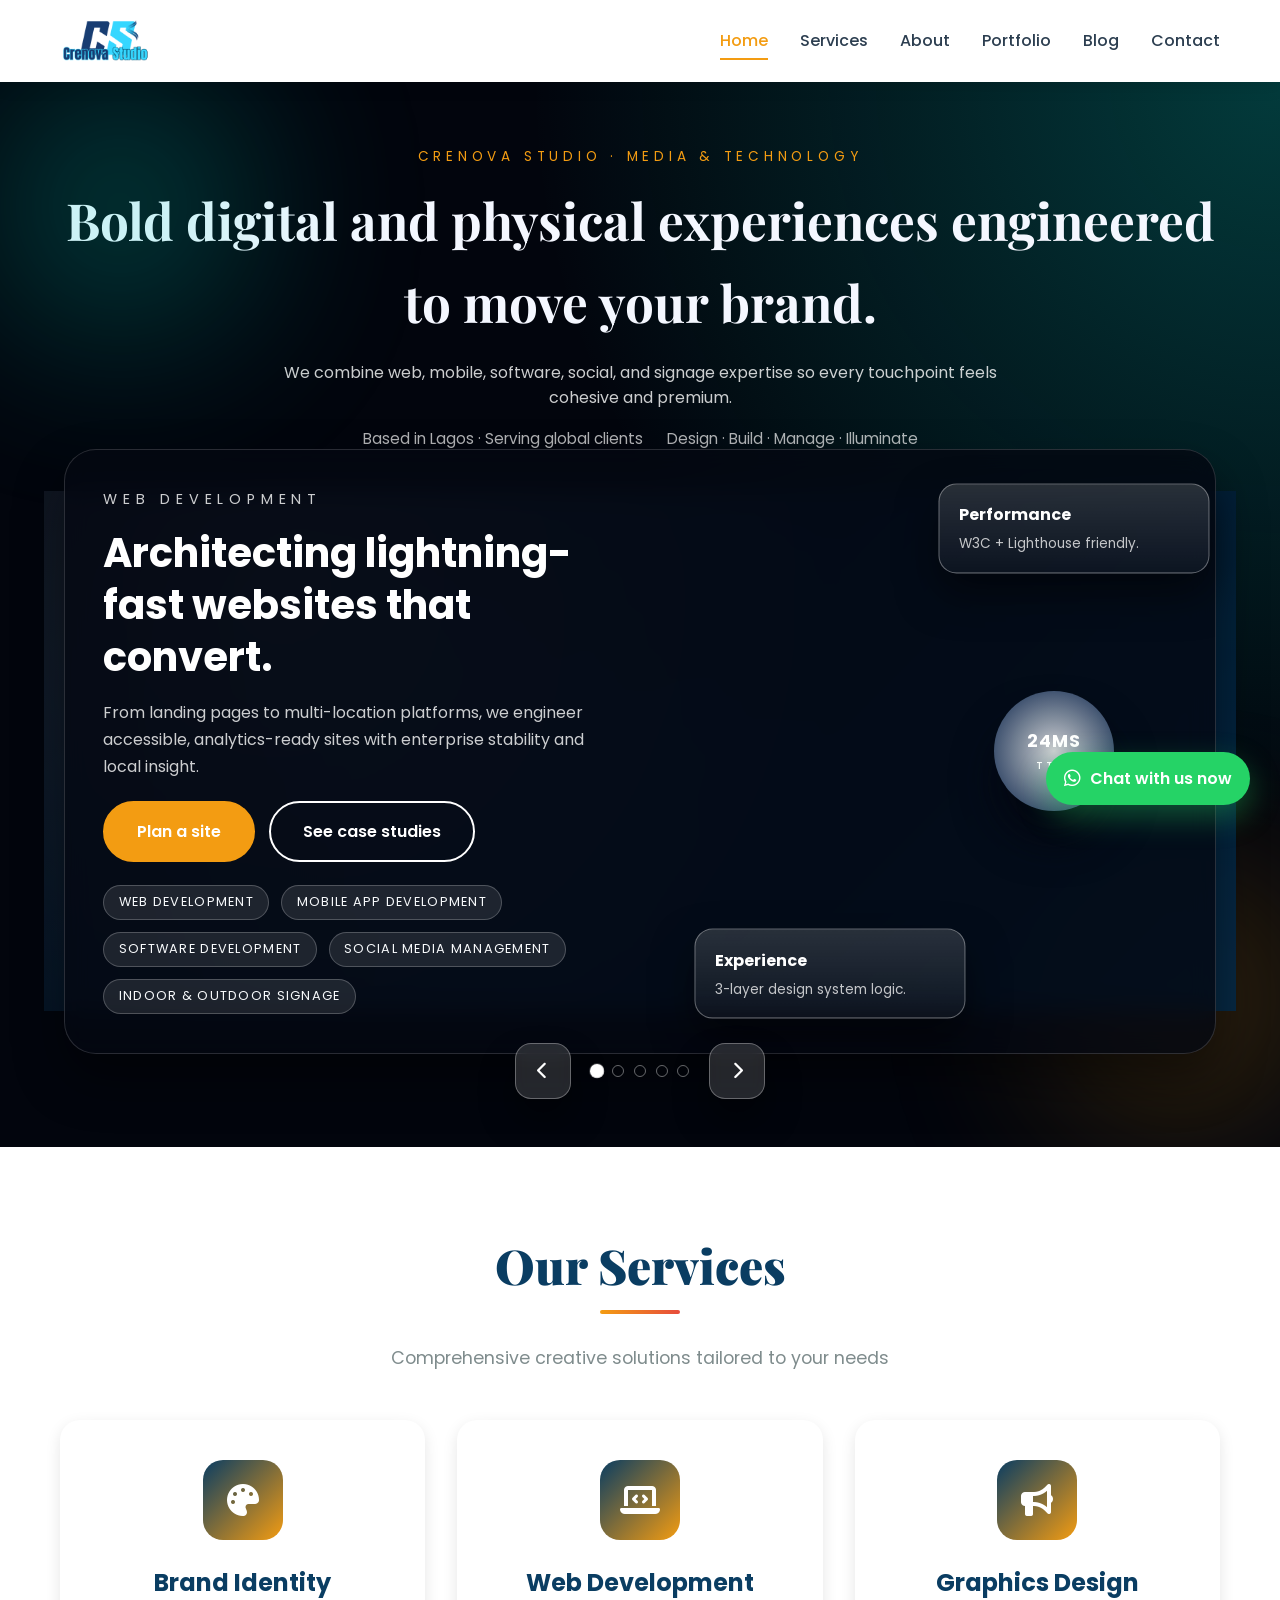
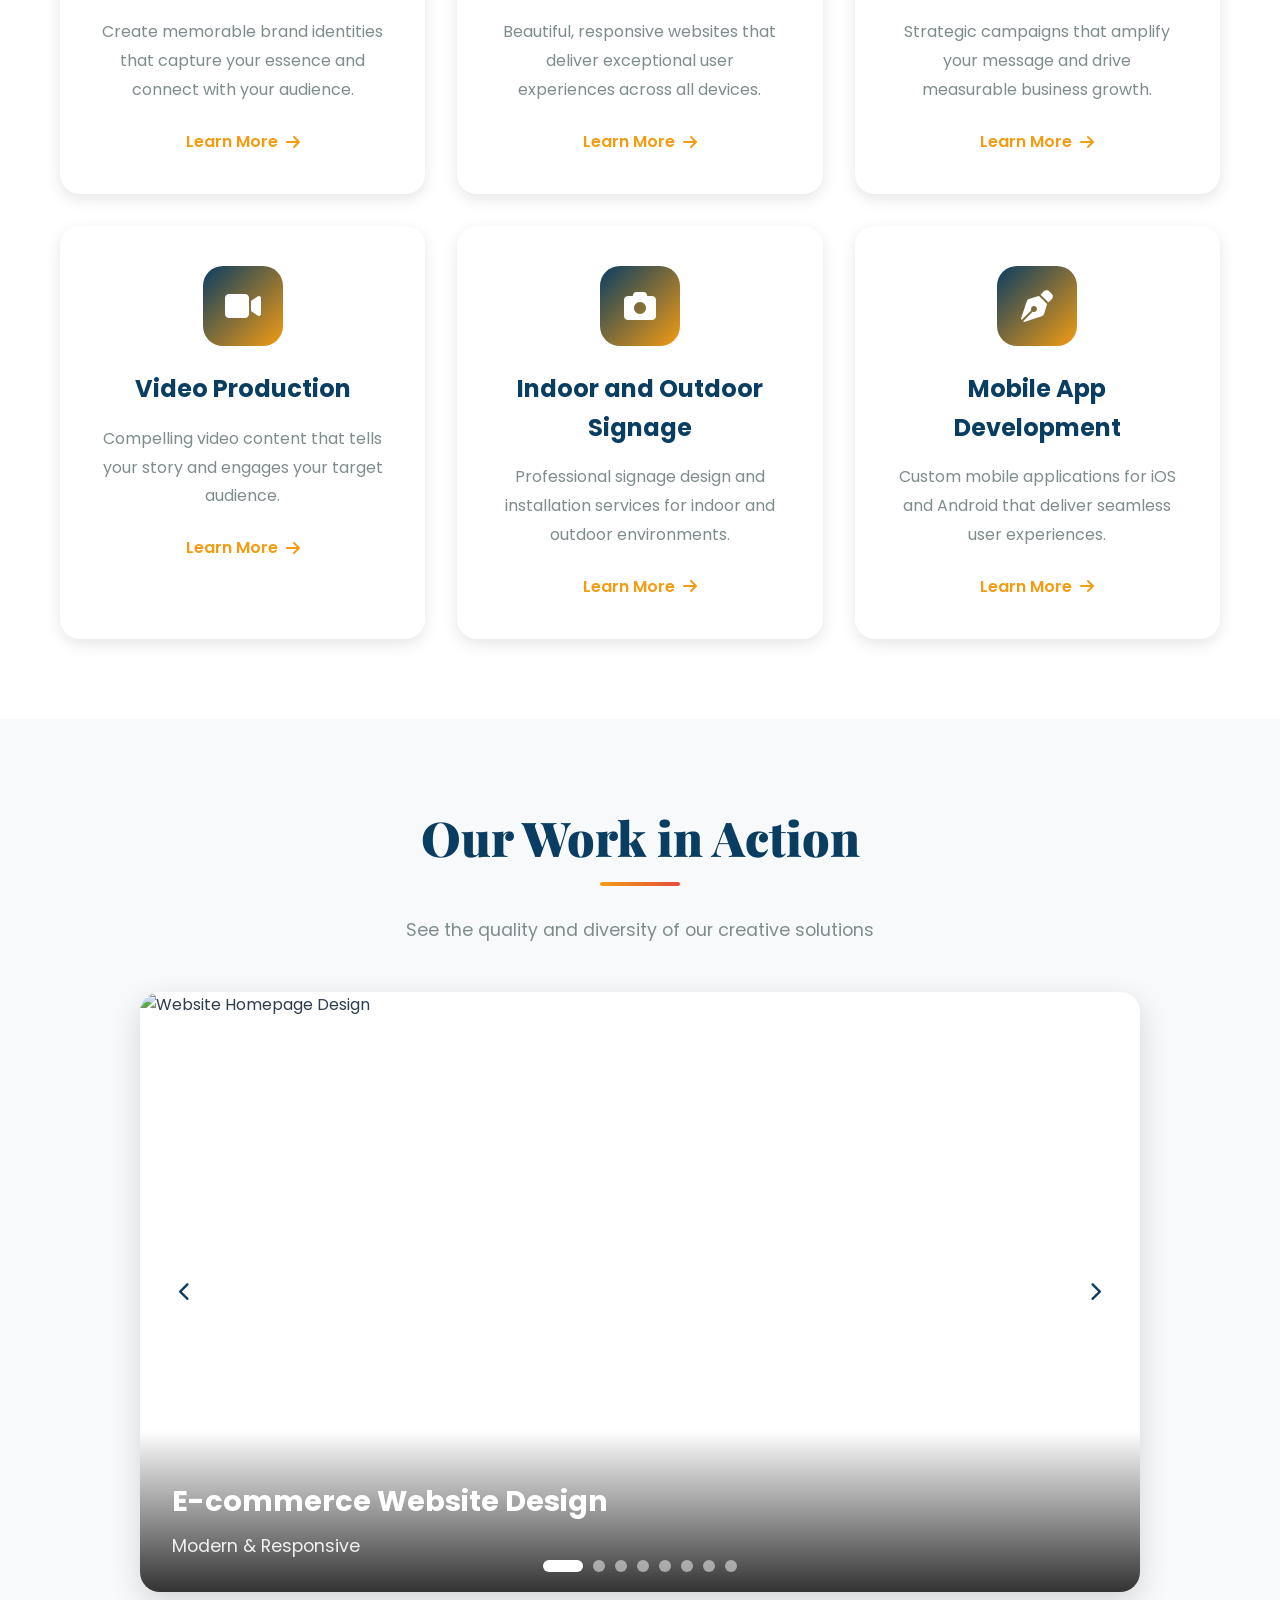
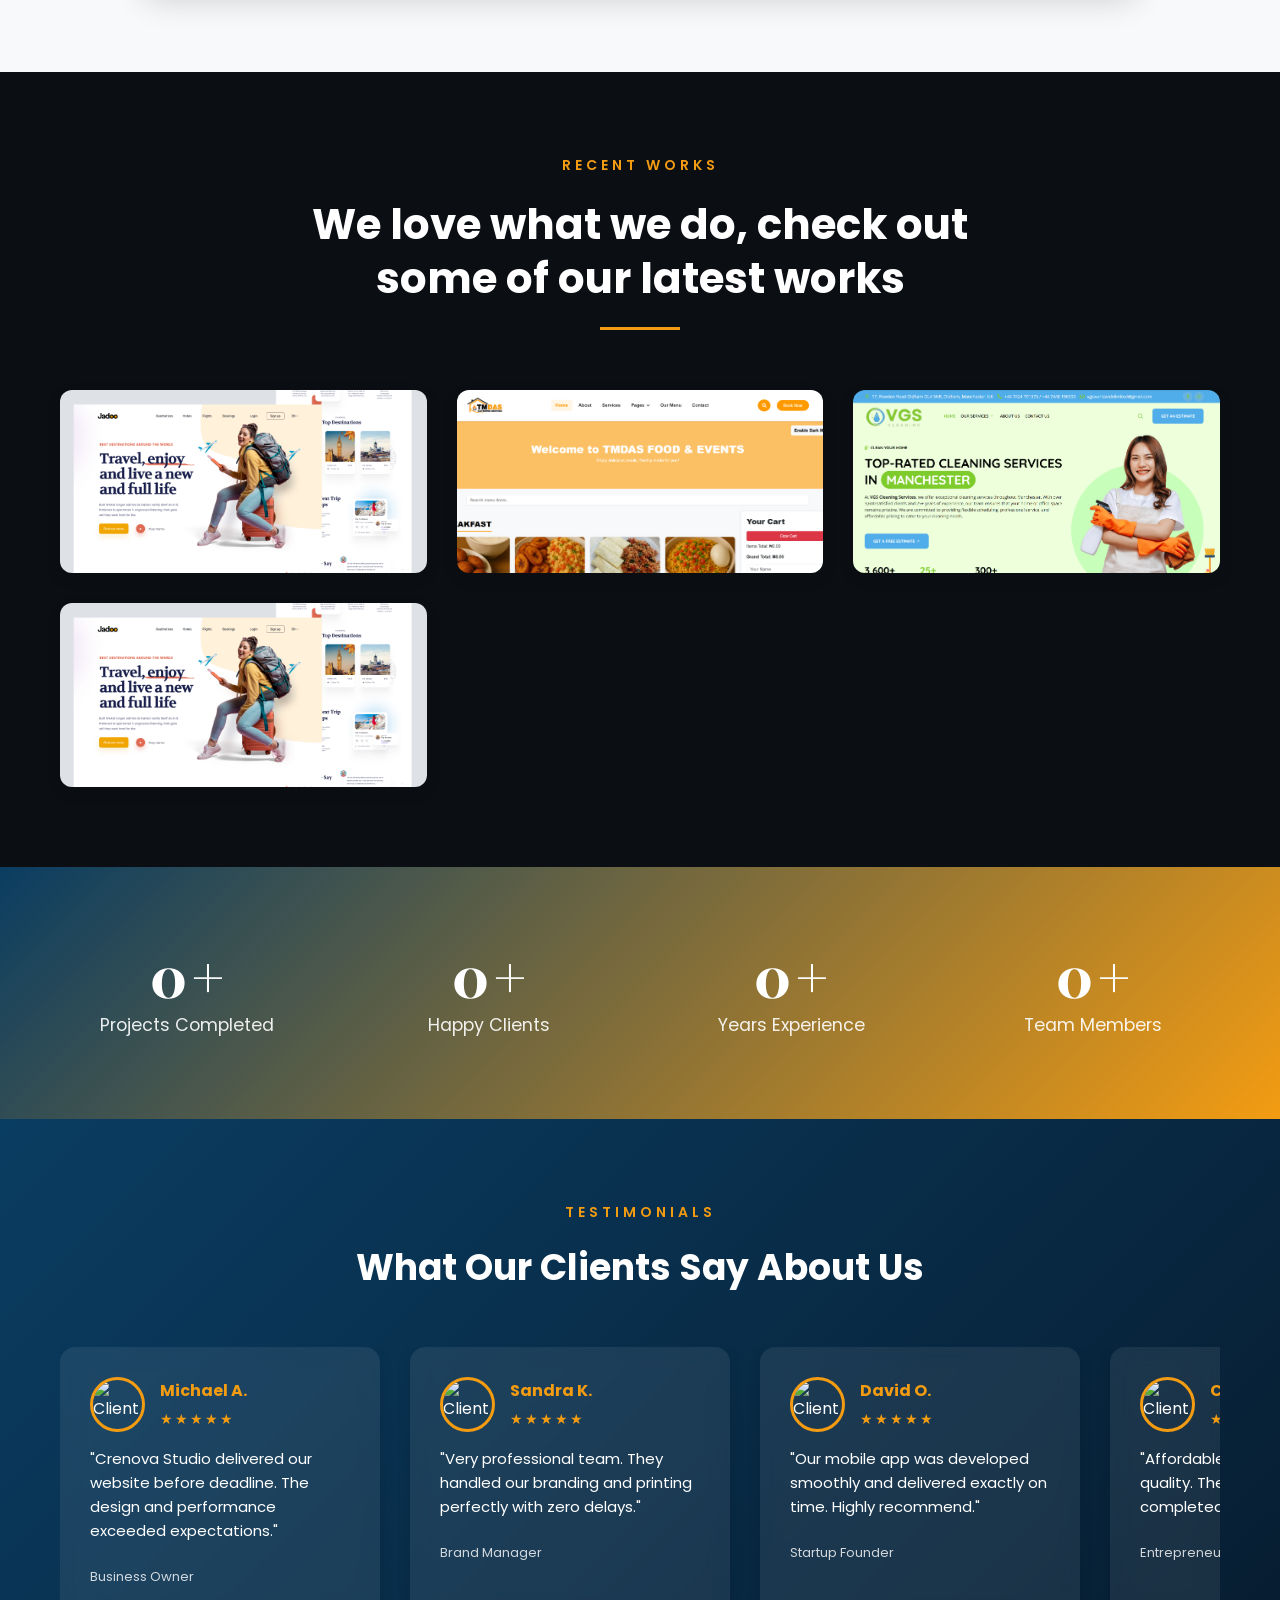
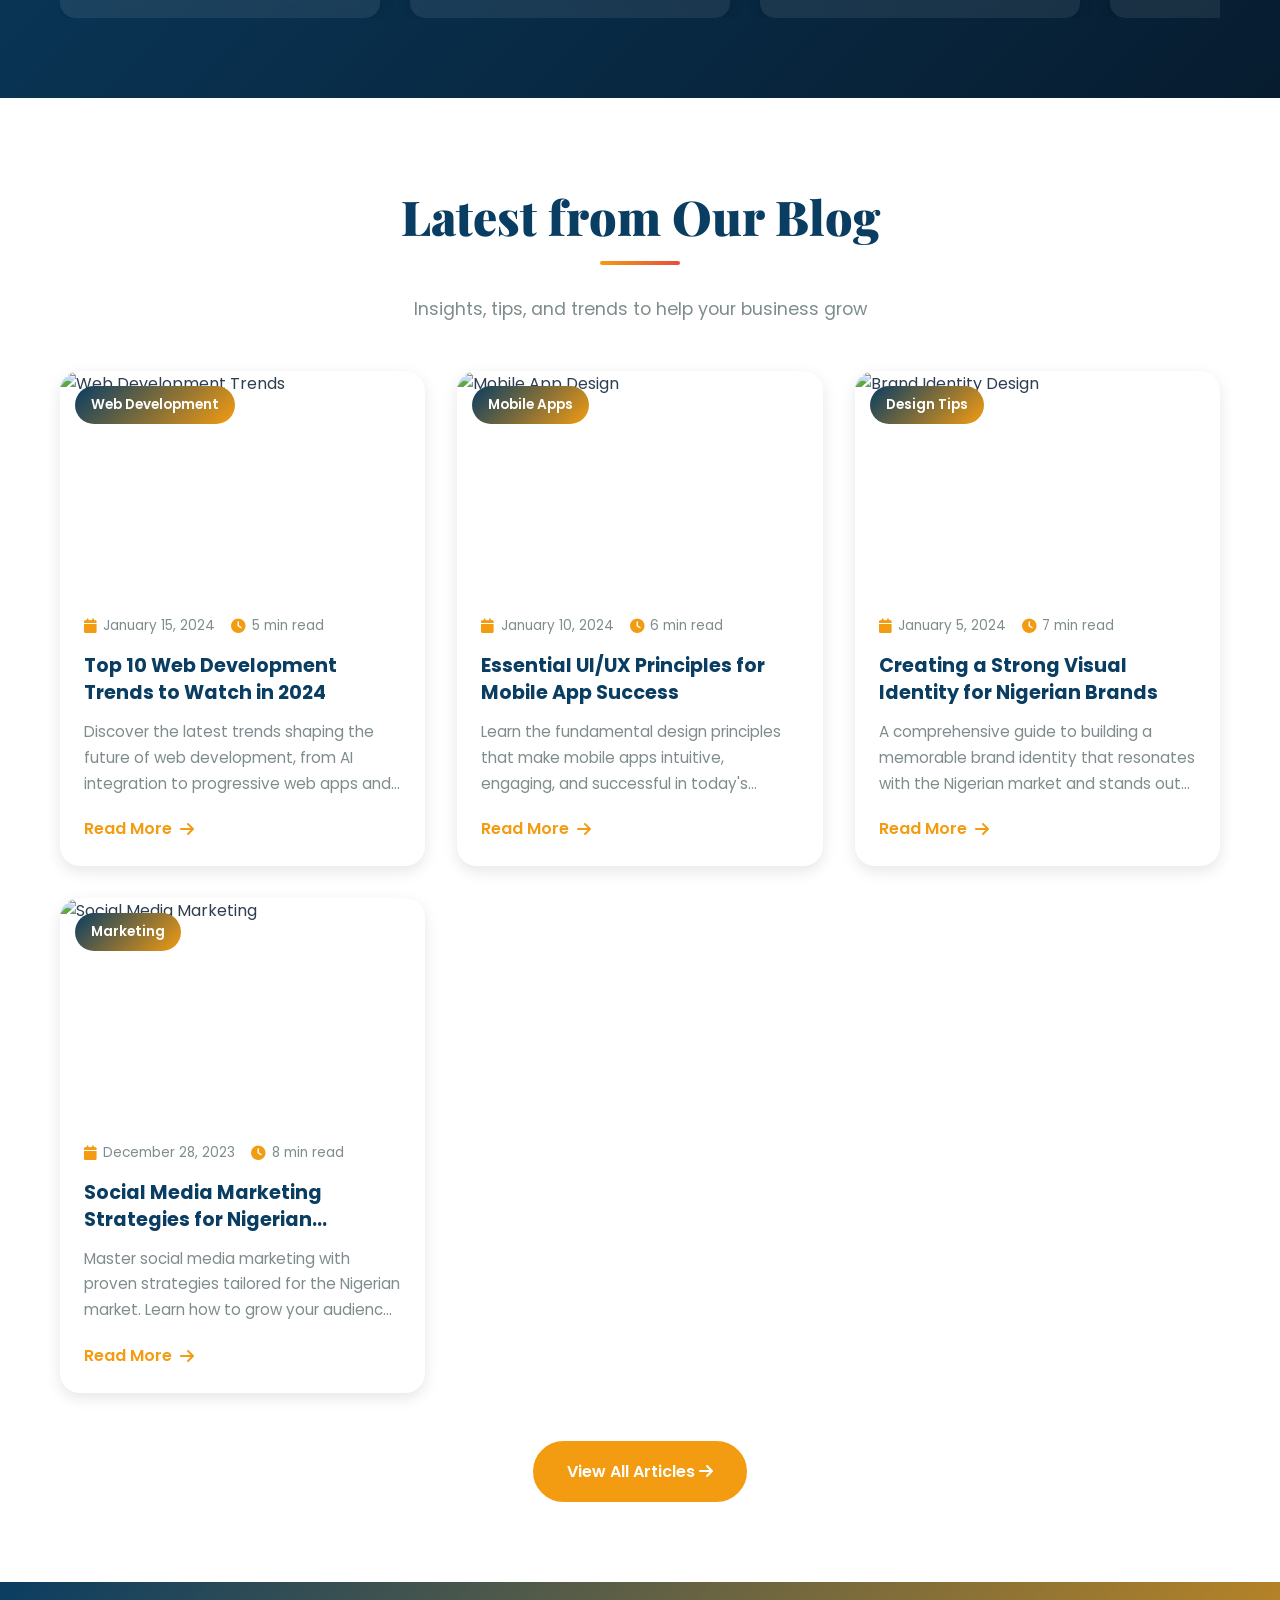
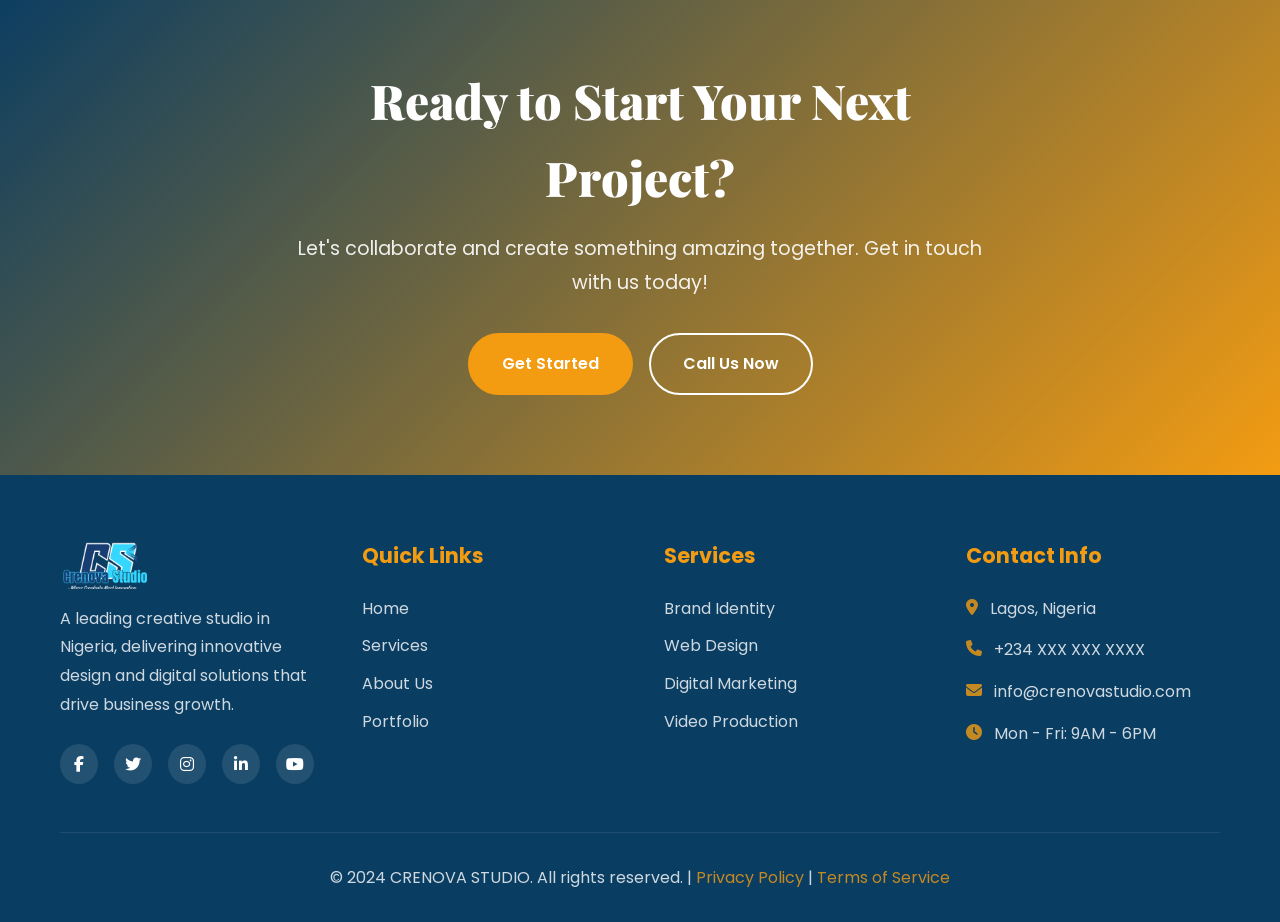
==== commit 8167543c: "latest" ====
--- a/index.html
+++ b/index.html
@@ -51,70 +51,239 @@
 
     <!-- Hero Carousel -->
     <section class="hero-carousel" id="home">
-        <div class="carousel-container">
-            <!-- Slide 1 -->
-            <div class="carousel-slide active">
-                <div class="slide-background" style="background-image: url('https://images.unsplash.com/photo-1522071820081-009f0129c71c?w=1920&q=80');">
-                    <div class="slide-overlay"></div>
-                </div>
-                <div class="container">
-                    <div class="slide-content">
-                        <h1 class="slide-title">Creative Excellence<br><span class="highlight">Made in Nigeria</span></h1>
-                        <p class="slide-text">We bring your boldest ideas to life with innovative design and cutting-edge digital solutions.</p>
-                        <div class="slide-buttons">
-                            <a href="services.html" class="btn btn-primary">Explore Services</a>
-                            <a href="portfolio.html" class="btn btn-outline">View Portfolio</a>
+        <div class="hero-shell">
+            <div class="hero-heading" data-aos="fade-up">
+                <p class="hero-kicker">Crenova Studio · Media & Technology</p>
+                <h1>Bold digital and physical experiences engineered to move your brand.</h1>
+                <p class="hero-subtext">We combine web, mobile, software, social, and signage expertise so every touchpoint feels cohesive and premium.</p>
+                <div class="hero-meta">
+                    <span>Based in Lagos · Serving global clients</span>
+                    <span>Design · Build · Manage · Illuminate</span>
+                </div>
+            </div>
+
+            <div class="carousel-container">
+                <div class="carousel-track">
+                    <!-- Slide 1 -->
+                    <div class="carousel-slide active" data-service="web">
+                        <div class="slide-background" style="background-image: linear-gradient(135deg, rgba(6, 17, 32, 0.9), rgba(25, 150, 231, 0.65)), url('https://images.unsplash.com/photo-1498050108023-c5249f4df085?w=1920&q=80');"></div>
+                        <div class="slide-overlay"></div>
+                        <div class="container">
+                            <div class="slide-content">
+                                <div class="slide-copy">
+                                    <span class="slide-kicker">Web Development</span>
+                                    <h2>Architecting lightning-fast websites that convert.</h2>
+                                    <p>From landing pages to multi-location platforms, we engineer accessible, analytics-ready sites with enterprise stability and local insight.</p>
+                                    <div class="slide-buttons">
+                                        <a href="services.html" class="btn btn-primary">Plan a site</a>
+                                        <a href="portfolio.html" class="btn btn-outline">See case studies</a>
+                                    </div>
+                                    <div class="service-stack">
+                                        <span>Web Development</span>
+                                        <span>Mobile App Development</span>
+                                        <span>Software Development</span>
+                                        <span>Social Media Management</span>
+                                        <span>Indoor & Outdoor Signage</span>
+                                    </div>
+                                </div>
+                                <div class="slide-visual">
+                                    <div class="glass-card glass-card-top">
+                                        <strong>Performance</strong>
+                                        <p>W3C + Lighthouse friendly.</p>
+                                    </div>
+                                    <div class="glass-card glass-card-bottom">
+                                        <strong>Experience</strong>
+                                        <p>3-layer design system logic.</p>
+                                    </div>
+                                    <div class="slide-orb">
+                                        <span>24ms</span>
+                                        <p>TTFB</p>
+                                    </div>
+                                </div>
+                            </div>
                         </div>
                     </div>
-                </div>
-            </div>
-
-            <!-- Slide 2 -->
-            <div class="carousel-slide">
-                <div class="slide-background" style="background-image: url('https://images.unsplash.com/photo-1531973576160-7125cd663d86?w=1920&q=80');">
-                    <div class="slide-overlay"></div>
-                </div>
-                <div class="container">
-                    <div class="slide-content">
-                        <h1 class="slide-title">Transform Your<br><span class="highlight">Brand Story</span></h1>
-                        <p class="slide-text">Strategic branding and design that resonates with your audience and drives results.</p>
-                        <div class="slide-buttons">
-                            <a href="services.html" class="btn btn-primary">Get Started</a>
-                            <a href="contact.html" class="btn btn-outline">Contact Us</a>
+
+                    <!-- Slide 2 -->
+                    <div class="carousel-slide" data-service="mobile">
+                        <div class="slide-background" style="background-image: linear-gradient(135deg, rgba(12, 12, 24, 0.9), rgba(255, 138, 101, 0.6)), url('https://images.unsplash.com/photo-1511707171634-5f897ff02aa9?w=1920&q=80');"></div>
+                        <div class="slide-overlay"></div>
+                        <div class="container">
+                            <div class="slide-content">
+                                <div class="slide-copy">
+                                    <span class="slide-kicker">Mobile App Development</span>
+                                    <h2>Native-feeling apps for every screen.</h2>
+                                    <p>We design fluid mobile journeys with offline-ready data syncing, push campaign hooks, and delightfully simple interactions.</p>
+                                    <div class="slide-buttons">
+                                        <a href="services.html" class="btn btn-primary">Book a sprint</a>
+                                        <a href="contact.html" class="btn btn-outline">Talk strategy</a>
+                                    </div>
+                                    <div class="service-stack">
+                                        <span>Web Development</span>
+                                        <span>Mobile App Development</span>
+                                        <span>Software Development</span>
+                                        <span>Social Media Management</span>
+                                        <span>Indoor & Outdoor Signage</span>
+                                    </div>
+                                </div>
+                                <div class="slide-visual">
+                                    <div class="glass-card glass-card-top">
+                                        <strong>UX Toolkit</strong>
+                                        <p>Touch-first prototypes.</p>
+                                    </div>
+                                    <div class="glass-card glass-card-bottom">
+                                        <strong>Deploy Ready</strong>
+                                        <p>App store quality checks.</p>
+                                    </div>
+                                    <div class="slide-orb">
+                                        <span>3×</span>
+                                        <p>User retention</p>
+                                    </div>
+                                </div>
+                            </div>
                         </div>
                     </div>
-                </div>
-            </div>
-
-            <!-- Slide 3 -->
-            <div class="carousel-slide">
-                <div class="slide-background" style="background-image: url('https://images.unsplash.com/photo-1556761175-b413da4baf72?w=1920&q=80');">
-                    <div class="slide-overlay"></div>
-                </div>
-                <div class="container">
-                    <div class="slide-content">
-                        <h1 class="slide-title">Digital Solutions<br><span class="highlight">For Modern Business</span></h1>
-                        <p class="slide-text">From web design to digital marketing, we deliver solutions that elevate your business.</p>
-                        <div class="slide-buttons">
-                            <a href="portfolio.html" class="btn btn-primary">See Our Work</a>
-                            <a href="about.html" class="btn btn-outline">Learn More</a>
+
+                    <!-- Slide 3 -->
+                    <div class="carousel-slide" data-service="software">
+                        <div class="slide-background" style="background-image: linear-gradient(135deg, rgba(9, 27, 47, 0.9), rgba(123, 31, 162, 0.65)), url('https://images.unsplash.com/photo-1545239351-1141bd82e8a6?w=1920&q=80');"></div>
+                        <div class="slide-overlay"></div>
+                        <div class="container">
+                            <div class="slide-content">
+                                <div class="slide-copy">
+                                    <span class="slide-kicker">Software Development</span>
+                                    <h2>Custom systems that orchestrate every department.</h2>
+                                    <p>We build APIs, internal portals, and automation layers so your teams can move faster without sacrificing control.</p>
+                                    <div class="slide-buttons">
+                                        <a href="services.html" class="btn btn-primary">Outline a stack</a>
+                                        <a href="portfolio.html" class="btn btn-outline">View platform work</a>
+                                    </div>
+                                    <div class="service-stack">
+                                        <span>Web Development</span>
+                                        <span>Mobile App Development</span>
+                                        <span>Software Development</span>
+                                        <span>Social Media Management</span>
+                                        <span>Indoor & Outdoor Signage</span>
+                                    </div>
+                                </div>
+                                <div class="slide-visual">
+                                    <div class="glass-card glass-card-top">
+                                        <strong>Automation</strong>
+                                        <p>Scheduled jobs, alerts.</p>
+                                    </div>
+                                    <div class="glass-card glass-card-bottom">
+                                        <strong>Security</strong>
+                                        <p>Zero-trust baseline.</p>
+                                    </div>
+                                    <div class="slide-orb">
+                                        <span>99.98%</span>
+                                        <p>Uptime</p>
+                                    </div>
+                                </div>
+                            </div>
                         </div>
                     </div>
-                </div>
-            </div>
-        </div>
-
-        <button class="carousel-control prev" aria-label="Previous slide">
-            <i class="fas fa-chevron-left"></i>
-        </button>
-        <button class="carousel-control next" aria-label="Next slide">
-            <i class="fas fa-chevron-right"></i>
-        </button>
-
-        <div class="carousel-indicators">
-            <button class="indicator active" data-slide="0"></button>
-            <button class="indicator" data-slide="1"></button>
-            <button class="indicator" data-slide="2"></button>
+
+                    <!-- Slide 4 -->
+                    <div class="carousel-slide" data-service="social">
+                        <div class="slide-background" style="background-image: linear-gradient(135deg, rgba(4, 11, 26, 0.9), rgba(255, 193, 7, 0.65)), url('https://images.unsplash.com/photo-1487014679447-9f8336841d58?w=1920&q=80');"></div>
+                        <div class="slide-overlay"></div>
+                        <div class="container">
+                            <div class="slide-content">
+                                <div class="slide-copy">
+                                    <span class="slide-kicker">Social Media Manager</span>
+                                    <h2>Content, communities, and campaigns that feel effortless.</h2>
+                                    <p>We plan, publish, and engage with culture-ready content so your brand stays top-of-mind across feeds and stories.</p>
+                                    <div class="slide-buttons">
+                                        <a href="services.html" class="btn btn-primary">Schedule a session</a>
+                                        <a href="contact.html" class="btn btn-outline">See our calendar</a>
+                                    </div>
+                                    <div class="service-stack">
+                                        <span>Web Development</span>
+                                        <span>Mobile App Development</span>
+                                        <span>Software Development</span>
+                                        <span>Social Media Management</span>
+                                        <span>Indoor & Outdoor Signage</span>
+                                    </div>
+                                </div>
+                                <div class="slide-visual">
+                                    <div class="glass-card glass-card-top">
+                                        <strong>Editorial</strong>
+                                        <p>Stories that launch.</p>
+                                    </div>
+                                    <div class="glass-card glass-card-bottom">
+                                        <strong>Momentum</strong>
+                                        <p>Daily listening loops.</p>
+                                    </div>
+                                    <div class="slide-orb">
+                                        <span>+48%</span>
+                                        <p>Engagement</p>
+                                    </div>
+                                </div>
+                            </div>
+                        </div>
+                    </div>
+
+                    <!-- Slide 5 -->
+                    <div class="carousel-slide" data-service="signage">
+                        <div class="slide-background" style="background-image: linear-gradient(135deg, rgba(5, 12, 20, 0.95), rgba(3, 218, 198, 0.5)), url('https://images.unsplash.com/photo-1500530855697-b586d89ba3ee?w=1920&q=80');"></div>
+                        <div class="slide-overlay"></div>
+                        <div class="container">
+                            <div class="slide-content">
+                                <div class="slide-copy">
+                                    <span class="slide-kicker">Indoor & Outdoor Signage</span>
+                                    <h2>Show-stopping signage that anchors every location.</h2>
+                                    <p>We craft illuminated, wayfinding, and brand-messaging systems that look intentional day and night.</p>
+                                    <div class="slide-buttons">
+                                        <a href="services.html" class="btn btn-primary">Request mockups</a>
+                                        <a href="portfolio.html" class="btn btn-outline">Explore installs</a>
+                                    </div>
+                                    <div class="service-stack">
+                                        <span>Web Development</span>
+                                        <span>Mobile App Development</span>
+                                        <span>Software Development</span>
+                                        <span>Social Media Management</span>
+                                        <span>Indoor & Outdoor Signage</span>
+                                    </div>
+                                </div>
+                                <div class="slide-visual">
+                                    <div class="glass-card glass-card-top">
+                                        <strong>Fabrication</strong>
+                                        <p>Durable materials.</p>
+                                    </div>
+                                    <div class="glass-card glass-card-bottom">
+                                        <strong>Installation</strong>
+                                        <p>On-site precision.</p>
+                                    </div>
+                                    <div class="slide-orb">
+                                        <span>24/7</span>
+                                        <p>Visibility</p>
+                                    </div>
+                                </div>
+                            </div>
+                        </div>
+                    </div>
+                </div>
+
+                <div class="hero-controls">
+                    <button class="carousel-control prev" aria-label="Previous slide">
+                        <i class="fas fa-chevron-left"></i>
+                    </button>
+                    <div class="carousel-indicators">
+                        <button class="indicator active" data-slide="0"></button>
+                        <button class="indicator" data-slide="1"></button>
+                        <button class="indicator" data-slide="2"></button>
+                        <button class="indicator" data-slide="3"></button>
+                        <button class="indicator" data-slide="4"></button>
+                    </div>
+                    <button class="carousel-control next" aria-label="Next slide">
+                        <i class="fas fa-chevron-right"></i>
+                    </button>
+                </div>
+            </div>
+
+            <div class="hero-glow hero-glow-left"></div>
+            <div class="hero-glow hero-glow-right"></div>
         </div>
     </section>
 
@@ -318,7 +487,7 @@
             </div>
 
             <div class="work-card" data-aos="fade-up" data-aos-delay="200">
-                <img src="assets/images/website1.png" alt="Project 2" class="clickable-image">
+                <img src="assets/images/tmdasscreen.png" alt="Project 2" class="clickable-image">
                 <div class="work-overlay">
                     <h3>Beauty Brand Website</h3>
                     <p>Custom UI/UX development</p>
@@ -326,7 +495,7 @@
             </div>
 
             <div class="work-card" data-aos="fade-up" data-aos-delay="300">
-                <img src="assets/images/website1.png" alt="Project 3" class="clickable-image">
+                <img src="assets/images/vgsscreen.png" alt="Project 3" class="clickable-image">
                 <div class="work-overlay">
                     <h3>Corporate Platform</h3>
                     <p>Professional business solution</p>
--- a/css/styles.css
+++ b/css/styles.css
@@ -165,27 +165,77 @@
 /* ===== HERO CAROUSEL ===== */
 .hero-carousel {
     position: relative;
-    height: 100vh;
+    padding: 4rem 0 3rem;
+    background: radial-gradient(circle at top right, rgba(3, 218, 198, 0.25), transparent 45%), #02050d;
+    margin-top: 82px;
     overflow: hidden;
-    margin-top: 82px;
+}
+
+.hero-shell {
+    position: relative;
+    max-width: 1240px;
+    margin: 0 auto;
+    padding: 0 1.5rem;
+}
+
+.hero-heading {
+    text-align: center;
+    margin-bottom: 2.5rem;
+    color: #f4f7ff;
+}
+
+.hero-heading h1 {
+    font-family: 'Playfair Display', serif;
+    font-size: clamp(2.6rem, 4vw, 3.6rem);
+    font-weight: 700;
+    margin-bottom: 1rem;
+    color: #f4f7ff;
+}
+
+.hero-kicker {
+    font-size: 0.85rem;
+    letter-spacing: 0.35em;
+    text-transform: uppercase;
+    color: var(--accent-color);
+    margin-bottom: 0.75rem;
+    display: block;
+}
+
+.hero-subtext {
+    color: rgba(255, 255, 255, 0.8);
+    max-width: 760px;
+    margin: 0 auto 1rem;
+    font-size: 1rem;
+    line-height: 1.6;
+}
+
+.hero-meta {
+    display: flex;
+    flex-wrap: wrap;
+    justify-content: center;
+    gap: 1.5rem;
+    font-size: 0.95rem;
+    color: rgba(255, 255, 255, 0.7);
 }
 
 .carousel-container {
     position: relative;
-    height: 100%;
+}
+
+.carousel-track {
+    position: relative;
+    min-height: 520px;
 }
 
 .carousel-slide {
     position: absolute;
-    top: 0;
-    left: 0;
-    width: 100%;
-    height: 100%;
+    inset: 0;
     opacity: 0;
-    transform: scale(1.1);
-    transition: opacity 1s ease, transform 1s ease;
+    transform: scale(1.08);
+    transition: var(--transition), opacity 1s ease;
     display: flex;
     align-items: center;
+    justify-content: center;
 }
 
 .carousel-slide.active {
@@ -196,60 +246,183 @@
 
 .slide-background {
     position: absolute;
-    top: 0;
-    left: 0;
-    width: 100%;
-    height: 100%;
+    inset: 0;
     background-size: cover;
     background-position: center;
-    background-repeat: no-repeat;
+    filter: saturate(110%) contrast(1.05);
+    z-index: 0;
 }
 
 .slide-overlay {
     position: absolute;
-    top: 0;
-    left: 0;
-    width: 100%;
-    height: 100%;
-    background: linear-gradient(135deg, rgba(10, 61, 98, 0.9) 0%, rgba(243, 156, 18, 0.7) 100%);
+    inset: 0;
+    background: radial-gradient(circle at 20% 20%, rgba(255, 255, 255, 0.1), transparent 55%), rgba(3, 7, 17, 0.65);
+    z-index: 1;
 }
 
 .slide-content {
     position: relative;
     z-index: 2;
-    color: var(--white);
-    max-width: 700px;
-    padding: 0 20px;
-}
-
-.slide-title {
-    font-family: 'Playfair Display', serif;
-    font-size: clamp(2.5rem, 5vw, 4rem);
-    font-weight: 900;
-    line-height: 1.2;
-    margin-bottom: 1.5rem;
-    animation: fadeInUp 1s ease;
-}
-
-.highlight {
-    color: var(--accent-color);
+    display: grid;
+    grid-template-columns: repeat(auto-fit, minmax(280px, 1fr));
+    gap: 2rem;
+    align-items: stretch;
+    padding: clamp(2rem, 3vw, 3rem);
+    background: rgba(4, 8, 18, 0.8);
+    border-radius: 32px;
+    border: 1px solid rgba(255, 255, 255, 0.15);
+    box-shadow: 0 25px 50px rgba(0, 0, 0, 0.45);
+    backdrop-filter: blur(12px);
+}
+
+.slide-copy {
+    display: flex;
+    flex-direction: column;
+    gap: 1rem;
+}
+
+.slide-copy h2 {
+    font-size: clamp(2rem, 4vw, 2.5rem);
+    color: #fff;
+    line-height: 1.3;
+}
+
+.slide-copy p {
+    color: rgba(255, 255, 255, 0.8);
+    line-height: 1.7;
+}
+
+.slide-kicker {
+    font-size: 0.9rem;
+    letter-spacing: 0.4em;
+    text-transform: uppercase;
+    color: rgba(255, 255, 255, 0.8);
+}
+
+.slide-buttons {
+    display: flex;
+    flex-wrap: wrap;
+    gap: 0.85rem;
+    margin-top: 0.25rem;
+}
+
+.service-stack {
+    display: flex;
+    flex-wrap: wrap;
+    gap: 0.75rem;
+    margin-top: 0.4rem;
+}
+
+.service-stack span {
+    padding: 0.4rem 0.9rem;
+    border-radius: 999px;
+    background: rgba(255, 255, 255, 0.1);
+    border: 1px solid rgba(255, 255, 255, 0.22);
+    font-size: 0.8rem;
+    color: #f8fafc;
+    text-transform: uppercase;
+    letter-spacing: 0.1em;
+}
+
+.slide-visual {
+    position: relative;
+    min-height: 320px;
+}
+
+.glass-card {
+    position: absolute;
+    width: 52%;
+    padding: 1.1rem 1.2rem;
+    border-radius: 18px;
+    border: 1px solid rgba(255, 255, 255, 0.35);
+    background: linear-gradient(180deg, rgba(255, 255, 255, 0.15), rgba(255, 255, 255, 0.04));
+    box-shadow: 0 20px 40px rgba(0, 0, 0, 0.5);
+    color: #fff;
+}
+
+.glass-card strong {
     display: block;
-}
-
-.slide-text {
-    font-size: clamp(1rem, 2vw, 1.25rem);
-    margin-bottom: 2rem;
-    line-height: 1.8;
-    animation: fadeInUp 1s ease 0.2s backwards;
-}
-
-.slide-buttons {
-    display: flex;
-    gap: 1rem;
-    flex-wrap: wrap;
-    animation: fadeInUp 1s ease 0.4s backwards;
-}
-
+    font-size: 1rem;
+    margin-bottom: 0.35rem;
+}
+
+.glass-card p {
+    font-size: 0.85rem;
+    opacity: 0.75;
+}
+
+.glass-card-top {
+    top: 0;
+    right: 0;
+    transform: translate(12%, -5%);
+}
+
+.glass-card-bottom {
+    bottom: 0;
+    left: 10%;
+    transform: translate(-5%, 5%);
+}
+
+.slide-orb {
+    position: absolute;
+    width: 120px;
+    height: 120px;
+    border-radius: 50%;
+    background: radial-gradient(circle, rgba(255, 255, 255, 0.8), rgba(8, 37, 79, 0.9));
+    top: 50%;
+    right: 12%;
+    transform: translate(0, -50%);
+    display: flex;
+    flex-direction: column;
+    align-items: center;
+    justify-content: center;
+    color: #fff;
+    text-transform: uppercase;
+    letter-spacing: 0.05em;
+    font-weight: 700;
+    font-size: 1.1rem;
+    box-shadow: 0 30px 40px rgba(3, 7, 17, 0.9);
+}
+
+.slide-orb p {
+    font-size: 0.65rem;
+    letter-spacing: 0.25em;
+    margin-top: 0.2rem;
+    font-weight: 500;
+}
+
+.hero-controls {
+    margin-top: 2rem;
+    display: flex;
+    align-items: center;
+    justify-content: center;
+    gap: 1.25rem;
+    position: relative;
+    z-index: 3;
+}
+
+.hero-glow {
+    position: absolute;
+    width: 360px;
+    height: 360px;
+    border-radius: 50%;
+    filter: blur(100px);
+    opacity: 0.6;
+    pointer-events: none;
+    z-index: 0;
+}
+
+.hero-glow-left {
+    top: -120px;
+    left: -80px;
+    background: radial-gradient(circle, #03dac6, transparent 60%);
+}
+
+.hero-glow-right {
+    bottom: -80px;
+    right: -100px;
+    background: radial-gradient(circle, #f39c12, transparent 55%);
+}
 /* ===== BUTTONS ===== */
 .btn {
     display: inline-block;
@@ -290,64 +463,262 @@
 
 /* ===== CAROUSEL CONTROLS ===== */
 .carousel-control {
-    position: absolute;
-    top: 50%;
-    transform: translateY(-50%);
-    background: rgba(255, 255, 255, 0.3);
-    border: none;
-    color: var(--white);
-    width: 50px;
-    height: 50px;
-    border-radius: 50%;
+    background: rgba(255, 255, 255, 0.14);
+    border: 1px solid rgba(255, 255, 255, 0.3);
+    color: var(--white);
+    width: 56px;
+    height: 56px;
+    border-radius: 16px;
     cursor: pointer;
-    transition: var(--transition);
-    z-index: 10;
     display: flex;
     align-items: center;
     justify-content: center;
-    font-size: 1.2rem;
+    font-size: 1.1rem;
+    transition: var(--transition);
+    backdrop-filter: blur(8px);
+    box-shadow: 0 20px 35px rgba(0, 0, 0, 0.45);
 }
 
 .carousel-control:hover {
-    background: rgba(255, 255, 255, 0.5);
-    transform: translateY(-50%) scale(1.1);
-}
-
-.carousel-control.prev {
-    left: 20px;
-}
-
-.carousel-control.next {
-    right: 20px;
+    transform: scale(1.05);
+    background: rgba(255, 255, 255, 0.2);
 }
 
 .carousel-indicators {
-    position: absolute;
-    bottom: 30px;
-    left: 50%;
-    transform: translateX(-50%);
-    display: flex;
-    gap: 10px;
-    z-index: 10;
+    display: flex;
+    align-items: center;
+    gap: 0.6rem;
 }
 
 .indicator {
-    width: 40px;
-    height: 4px;
-    background: rgba(255, 255, 255, 0.5);
-    border: none;
+    width: 12px;
+    height: 12px;
+    border-radius: 50%;
+    border: 1px solid rgba(255, 255, 255, 0.4);
+    background: transparent;
     cursor: pointer;
     transition: var(--transition);
-    border-radius: 2px;
 }
 
 .indicator.active {
-    background: var(--white);
-    width: 60px;
+    background: #fff;
+    transform: scale(1.2);
+    border-color: transparent;
 }
 
 .indicator:hover {
     background: rgba(255, 255, 255, 0.8);
+    border-color: transparent;
+}
+
+@media (max-width: 960px) {
+    .hero-shell {
+        padding: 0 1.25rem;
+    }
+
+    .hero-heading h1 {
+        font-size: clamp(2rem, 6vw, 2.9rem);
+    }
+
+    .hero-subtext {
+        font-size: 0.95rem;
+    }
+
+    .slide-content {
+        grid-template-columns: 1fr;
+        padding: 1.75rem;
+        gap: 1.25rem;
+        border-radius: 24px;
+    }
+
+    .slide-visual {
+        min-height: 260px;
+    }
+
+    .glass-card {
+        width: 70%;
+    }
+
+    .glass-card-top {
+        transform: translate(0, -5%);
+        right: 10%;
+    }
+
+    .glass-card-bottom {
+        left: 5%;
+    }
+
+    .slide-orb {
+        position: static;
+        transform: none;
+        margin: 1.5rem auto 0;
+        width: 100px;
+        height: 100px;
+        background: radial-gradient(circle, rgba(255, 255, 255, 0.85), rgba(8, 37, 79, 0.95));
+    }
+
+    .hero-controls {
+        gap: 0.9rem;
+    }
+}
+
+@media (max-width: 768px) {
+    .hero-carousel {
+        padding: 2.25rem 0 2rem;
+    }
+
+    .hero-shell {
+        padding: 0 1rem;
+    }
+
+    .hero-heading {
+        text-align: left;
+        margin-bottom: 1.5rem;
+    }
+
+    .hero-heading h1 {
+        font-size: clamp(1.8rem, 8vw, 2.4rem);
+        line-height: 1.25;
+    }
+
+    .hero-kicker {
+        font-size: 0.72rem;
+        letter-spacing: 0.18em;
+    }
+
+    .hero-subtext {
+        max-width: 100%;
+        margin: 0 0 0.85rem;
+        font-size: 0.92rem;
+    }
+
+    .hero-meta {
+        justify-content: flex-start;
+        flex-direction: column;
+        gap: 0.4rem;
+        font-size: 0.82rem;
+    }
+
+    .carousel-track {
+        min-height: 0;
+    }
+
+    .carousel-slide {
+        position: relative;
+        inset: auto;
+        display: none;
+        opacity: 1;
+        transform: none;
+        transition: none;
+    }
+
+    .carousel-slide.active {
+        display: flex;
+    }
+
+    .slide-content {
+        padding: 1.2rem;
+        gap: 1rem;
+        border-radius: 20px;
+    }
+
+    .slide-copy h2 {
+        font-size: clamp(1.35rem, 6vw, 1.9rem);
+    }
+
+    .slide-copy p {
+        font-size: 0.93rem;
+        line-height: 1.6;
+    }
+
+    .slide-visual {
+        display: none;
+    }
+
+    .slide-buttons {
+        flex-direction: column;
+    }
+
+    .slide-buttons .btn {
+        width: 100%;
+        text-align: center;
+    }
+
+    .service-stack {
+        gap: 0.45rem;
+    }
+
+    .service-stack span {
+        font-size: 0.66rem;
+        letter-spacing: 0.08em;
+        padding: 0.35rem 0.62rem;
+    }
+
+    .hero-controls {
+        flex-direction: row;
+        gap: 0.6rem;
+        margin-top: 1.1rem;
+    }
+
+    .carousel-control {
+        width: 42px;
+        height: 42px;
+        border-radius: 12px;
+        font-size: 0.95rem;
+    }
+}
+
+@media (max-width: 600px) {
+    .hero-heading {
+        text-align: left;
+    }
+
+    .hero-meta {
+        justify-content: flex-start;
+    }
+
+    .slide-buttons {
+        flex-direction: column;
+    }
+
+    .service-stack span {
+        font-size: 0.7rem;
+        padding: 0.35rem 0.75rem;
+    }
+
+    .hero-glow-left {
+        top: -60px;
+        left: -20px;
+    }
+
+    .hero-glow-right {
+        bottom: -40px;
+        right: -20px;
+    }
+}
+
+@media (max-width: 480px) {
+    .hero-carousel {
+        padding: 1.9rem 0 1.6rem;
+    }
+
+    .hero-shell {
+        padding: 0 0.75rem;
+    }
+
+    .slide-content {
+        padding: 1rem;
+        border-radius: 18px;
+    }
+
+    .carousel-indicators {
+        gap: 0.45rem;
+    }
+
+    .indicator {
+        width: 10px;
+        height: 10px;
+    }
 }
 
 /* ===== SECTIONS ===== */
@@ -918,23 +1289,6 @@
         display: flex;
     }
 
-    .hero-carousel {
-        height: 70vh;
-        margin-top: 82px;
-    }
-
-    .slide-content {
-        padding: 0 1rem;
-    }
-
-    .slide-title {
-        font-size: 2rem;
-    }
-
-    .slide-buttons {
-        flex-direction: column;
-    }
-
     .btn {
         width: 100%;
         text-align: center;
@@ -946,14 +1300,6 @@
         font-size: 1rem;
     }
 
-    .carousel-control.prev {
-        left: 10px;
-    }
-
-    .carousel-control.next {
-        right: 10px;
-    }
-
     .services-grid {
         grid-template-columns: 1fr;
     }
@@ -993,14 +1339,6 @@
 @media (max-width: 480px) {
     .container {
         padding: 0 15px;
-    }
-
-    .slide-title {
-        font-size: 1.75rem;
-    }
-
-    .slide-text {
-        font-size: 1rem;
     }
 
     .section-title {
@@ -1022,18 +1360,6 @@
         grid-template-columns: 1fr;
     }
 
-    .carousel-indicators {
-        bottom: 15px;
-    }
-
-    .indicator {
-        width: 30px;
-        height: 3px;
-    }
-
-    .indicator.active {
-        width: 45px;
-    }
 }
 
 /* Loading Animation for AOS */
@@ -1729,4 +2055,4 @@
         font-size: 0.8rem;
         gap: 0.75rem;
     }
-}+}
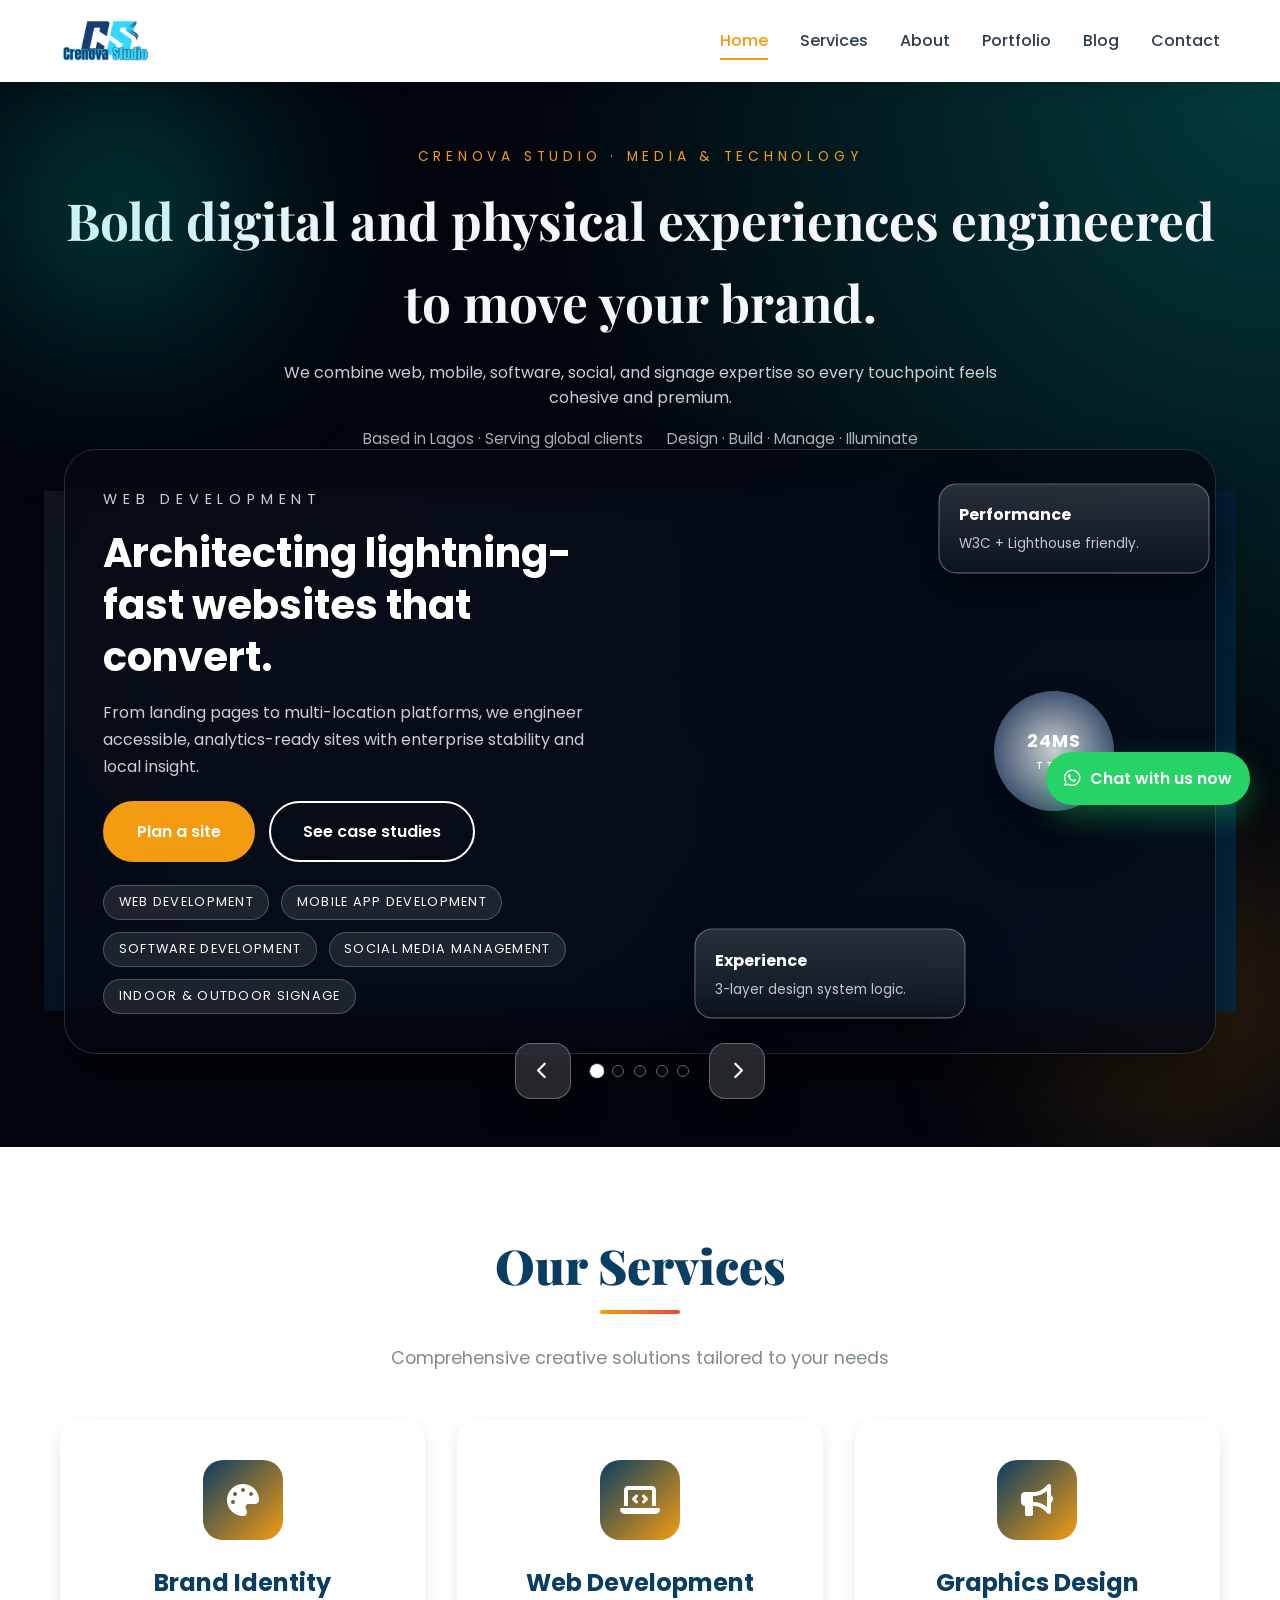
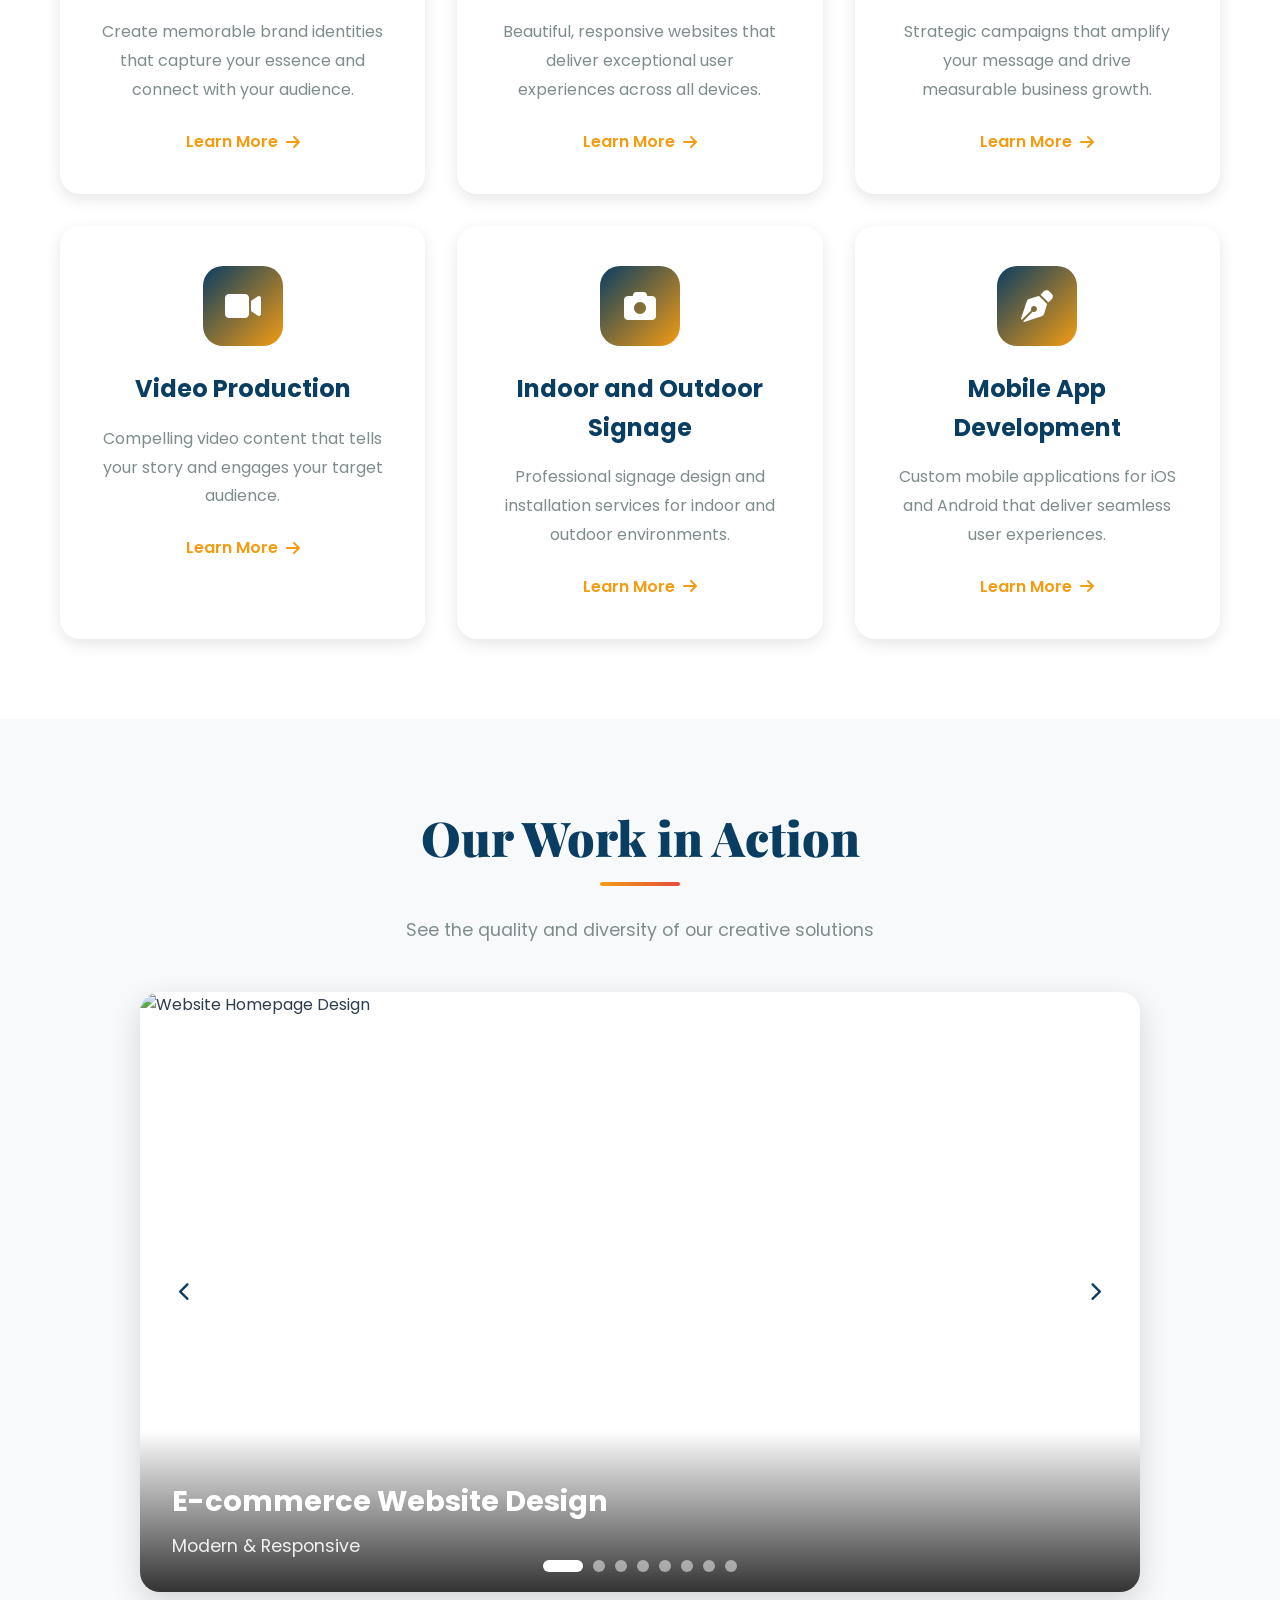
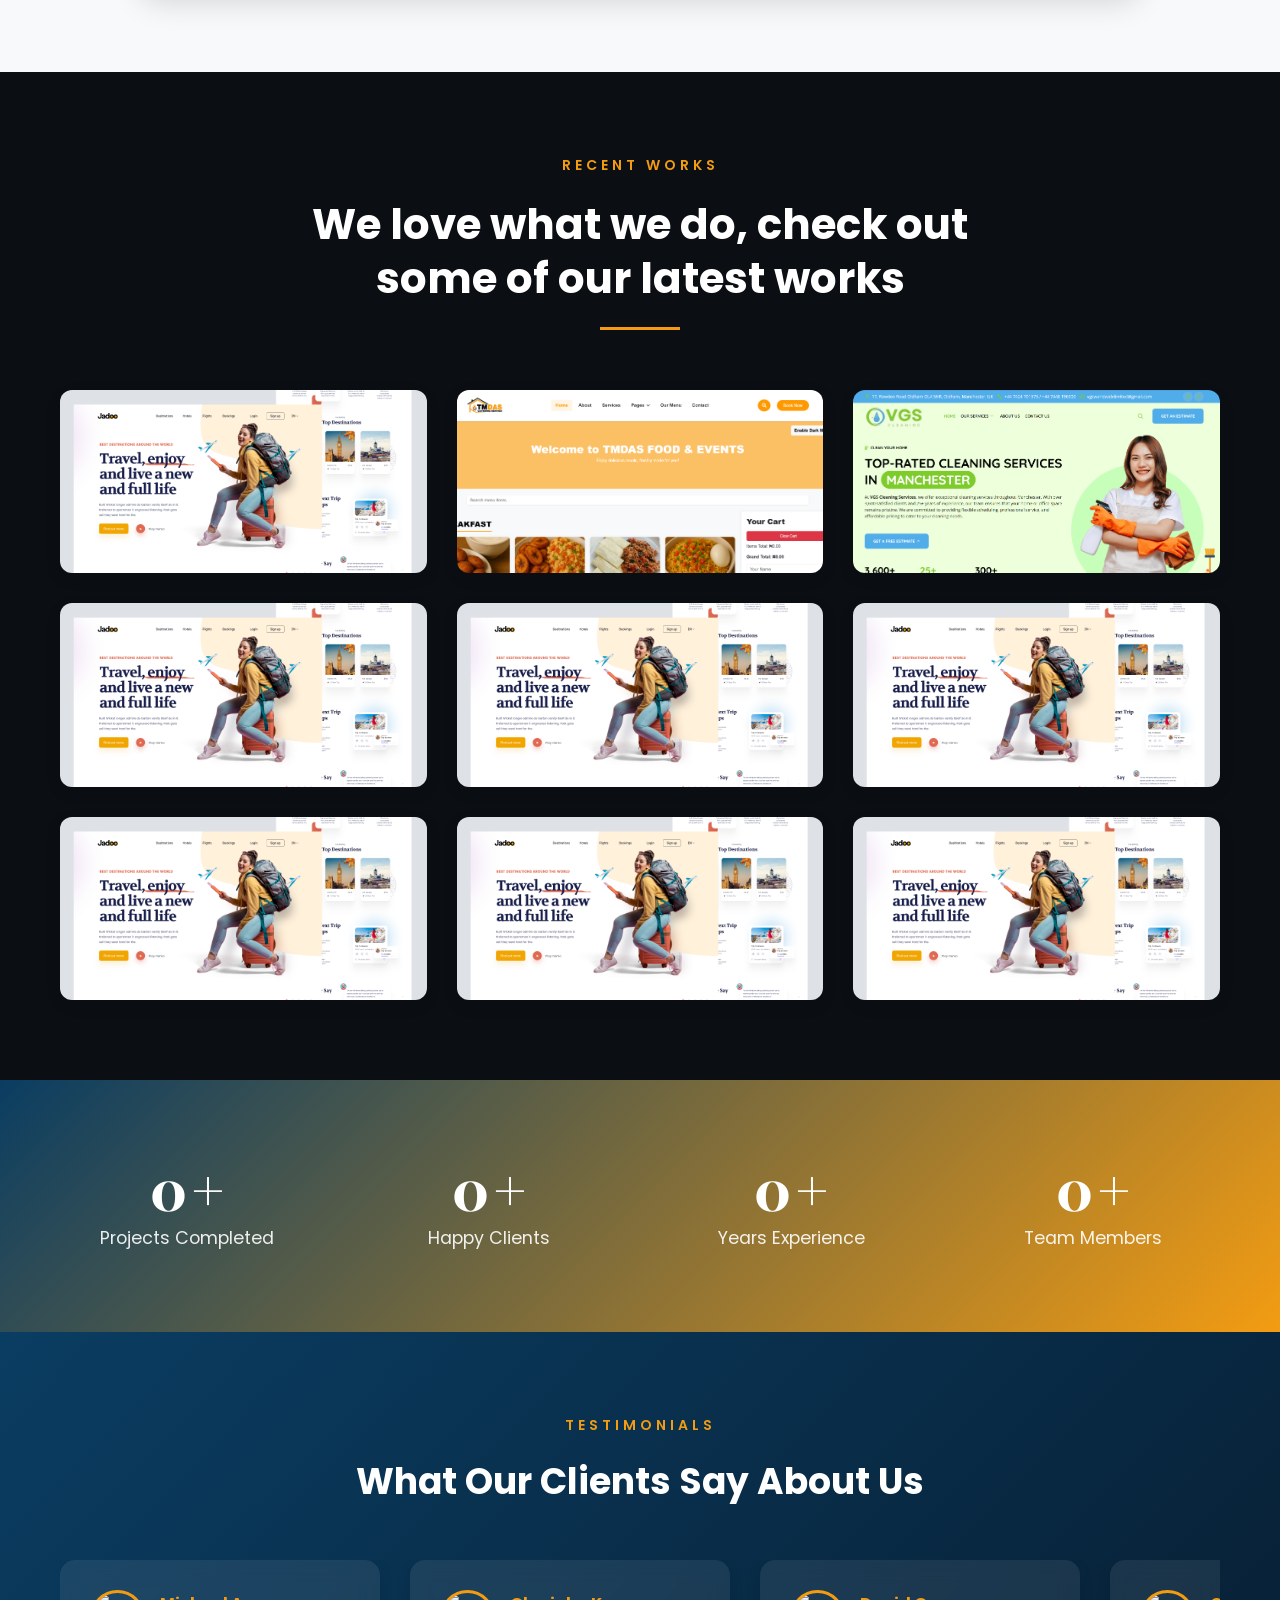
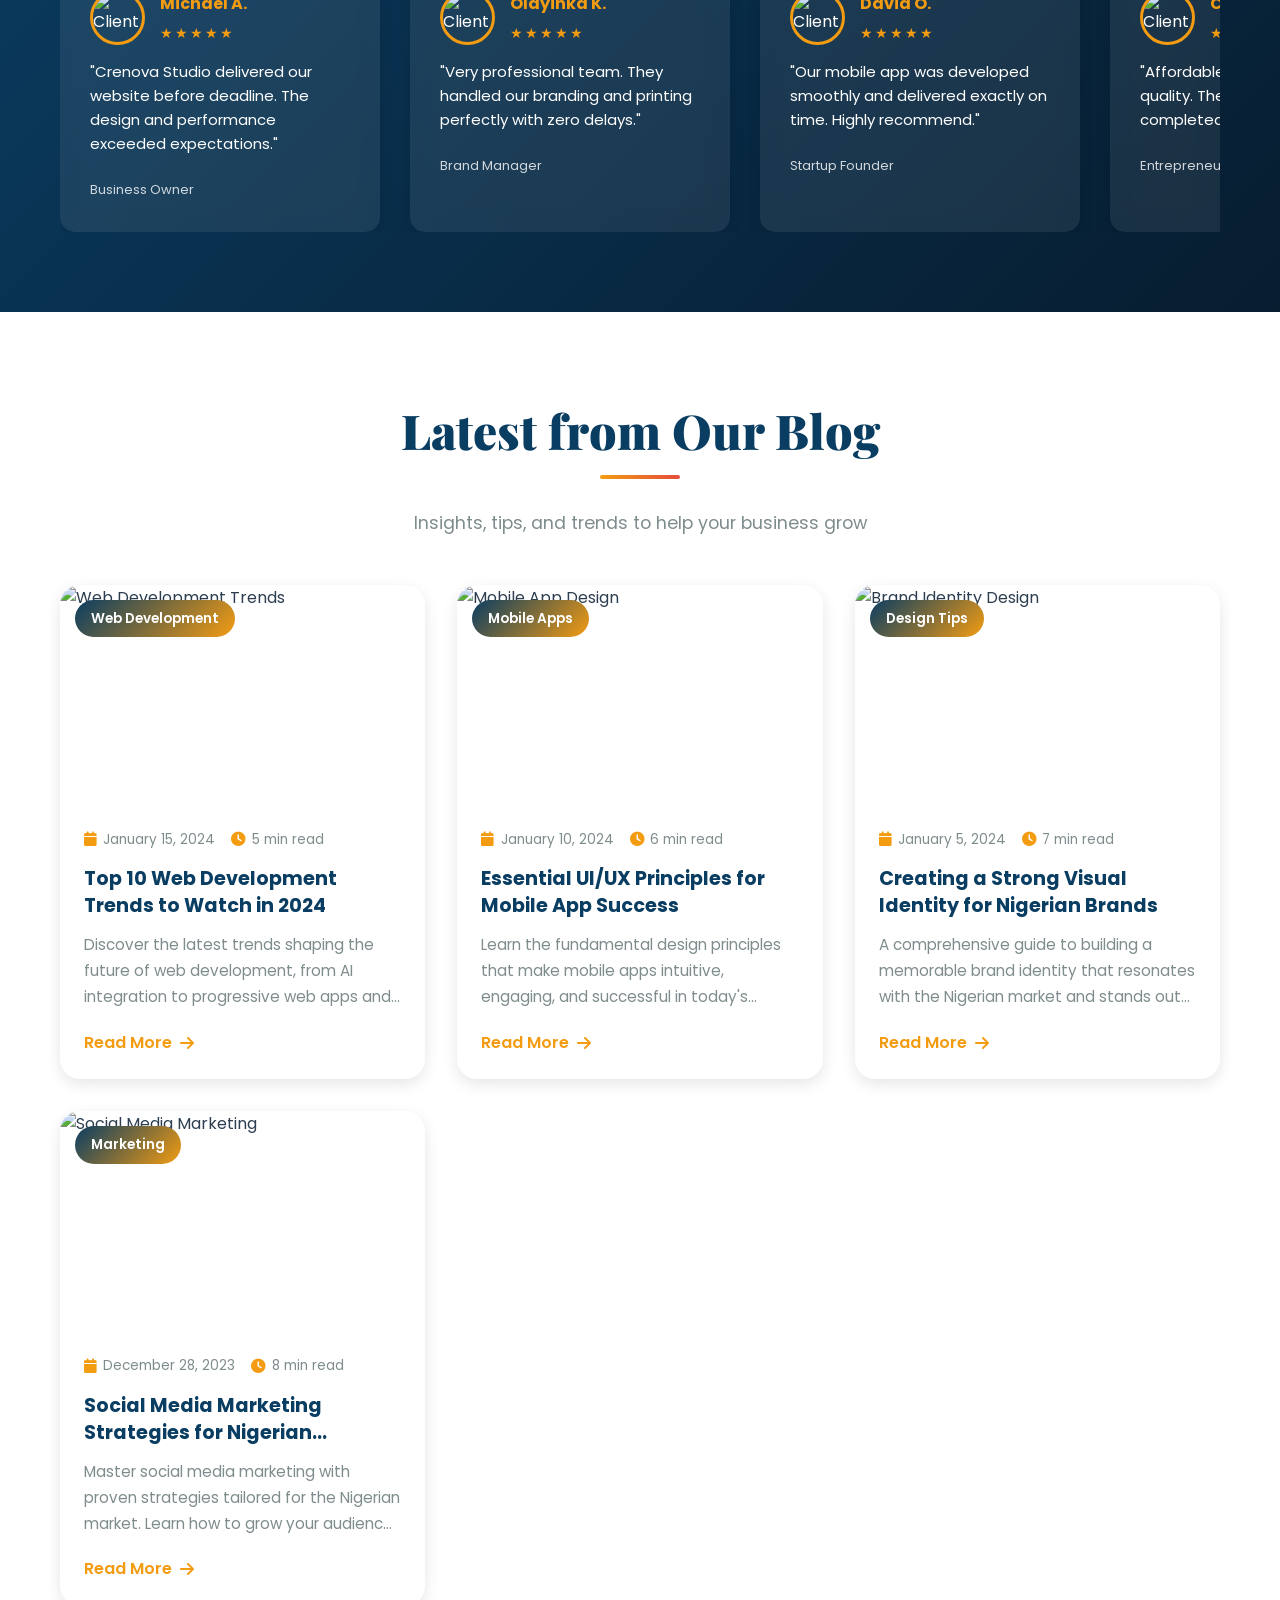
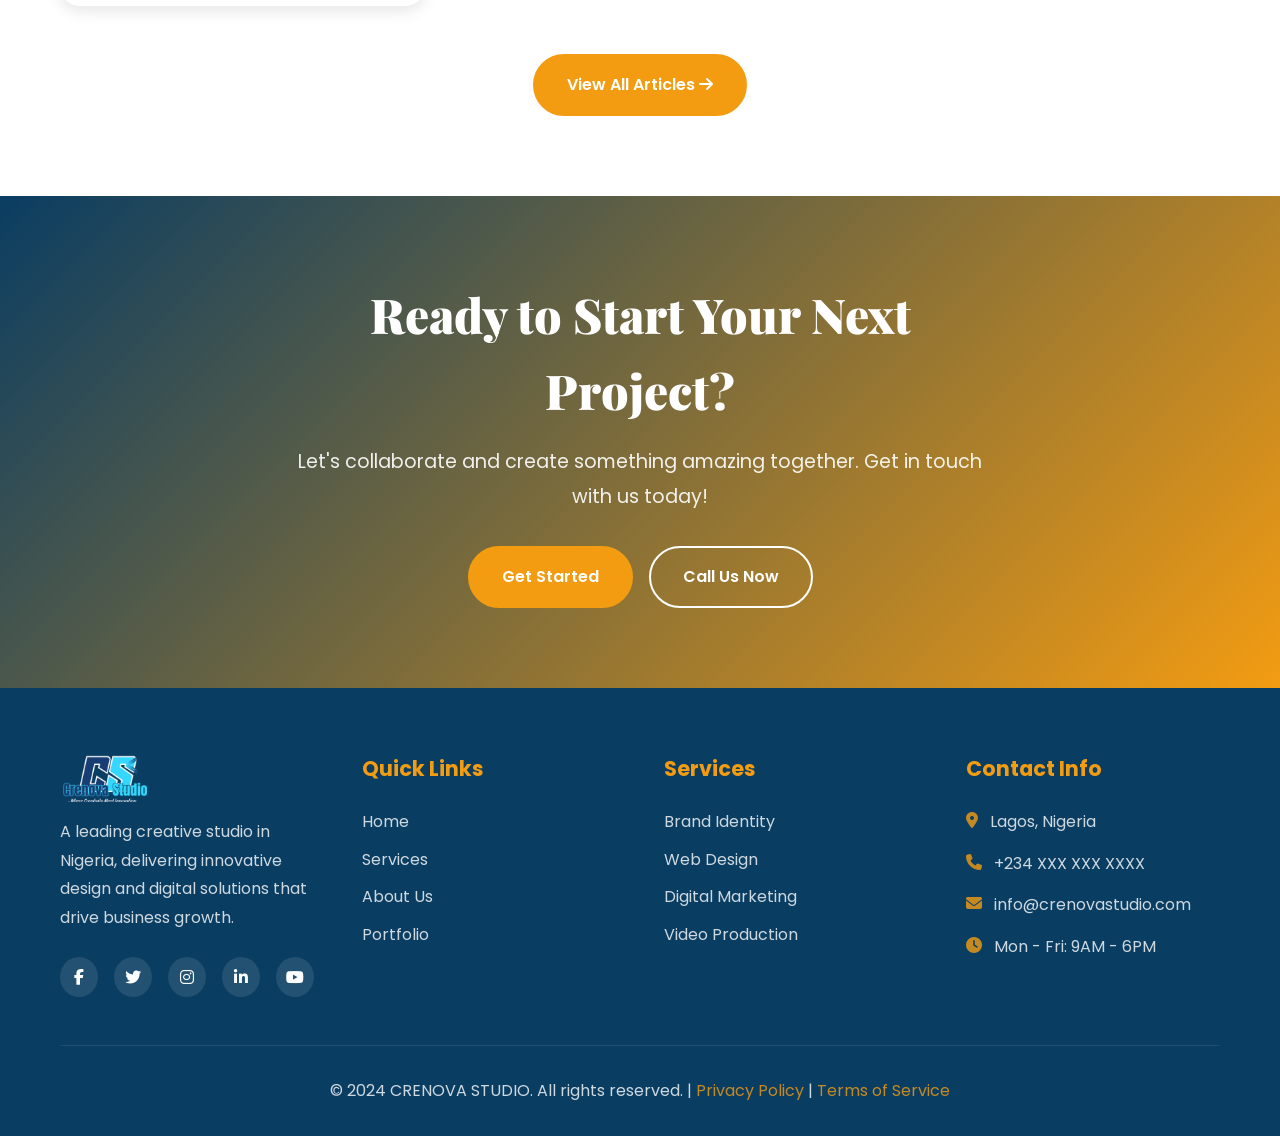
==== commit 2da1c559: "today" ====
--- a/index.html
+++ b/index.html
@@ -510,6 +510,46 @@
                 </div>
             </div>
 
+             <div class="work-card" data-aos="fade-up" data-aos-delay="400">
+                <img src="assets/images/website1.png" alt="Project " class="clickable-image">
+                <div class="work-overlay">
+                    <h3>Logistics Dashboard</h3>
+                    <p>Custom web application</p>
+                </div>
+            </div>
+
+             <div class="work-card" data-aos="fade-up" data-aos-delay="400">
+                <img src="assets/images/website1.png" alt="Project " class="clickable-image">
+                <div class="work-overlay">
+                    <h3>Logistics Dashboard</h3>
+                    <p>Custom web application</p>
+                </div>
+            </div>
+
+             <div class="work-card" data-aos="fade-up" data-aos-delay="400">
+                <img src="assets/images/website1.png" alt="Project " class="clickable-image">
+                <div class="work-overlay">
+                    <h3>Logistics Dashboard</h3>
+                    <p>Custom web application</p>
+                </div>
+            </div>
+
+             <div class="work-card" data-aos="fade-up" data-aos-delay="400">
+                <img src="assets/images/website1.png" alt="Project " class="clickable-image">
+                <div class="work-overlay">
+                    <h3>Logistics Dashboard</h3>
+                    <p>Custom web application</p>
+                </div>
+            </div>
+
+             <div class="work-card" data-aos="fade-up" data-aos-delay="400">
+                <img src="assets/images/website1.png" alt="Project " class="clickable-image">
+                <div class="work-overlay">
+                    <h3>Logistics Dashboard</h3>
+                    <p>Custom web application</p>
+                </div>
+            </div>
+
         </div>
 
     </div>
@@ -525,7 +565,7 @@
         <div class="container">
             <div class="stats-grid">
                 <div class="stat-item" data-aos="fade-up">
-                    <div class="stat-number" data-target="250">0</div>
+                    <div class="stat-number" data-target="275">0</div>
                     <div class="stat-label">Projects Completed</div>
                 </div>
                 <div class="stat-item" data-aos="fade-up" data-aos-delay="100">
@@ -533,11 +573,11 @@
                     <div class="stat-label">Happy Clients</div>
                 </div>
                 <div class="stat-item" data-aos="fade-up" data-aos-delay="200">
-                    <div class="stat-number" data-target="8">0</div>
+                    <div class="stat-number" data-target="5">0</div>
                     <div class="stat-label">Years Experience</div>
                 </div>
                 <div class="stat-item" data-aos="fade-up" data-aos-delay="300">
-                    <div class="stat-number" data-target="25">0</div>
+                    <div class="stat-number" data-target="10">0</div>
                     <div class="stat-label">Team Members</div>
                 </div>
             </div>
@@ -581,7 +621,7 @@
             <div class="testimonial-top">
                 <img src="https://randomuser.me/api/portraits/women/44.jpg" alt="Client">
                 <div>
-                    <h4>Sandra K.</h4>
+                    <h4>Olayinka K.</h4>
                     <div class="stars">
                         ★★★★★
                     </div>
@@ -658,7 +698,7 @@
             <div class="testimonial-top">
                 <img src="https://randomuser.me/api/portraits/women/44.jpg" alt="Client">
                 <div>
-                    <h4>Sandra K.</h4>
+                    <h4>Olayinka K.</h4>
                     <div class="stars">
                         ★★★★★
                     </div>
